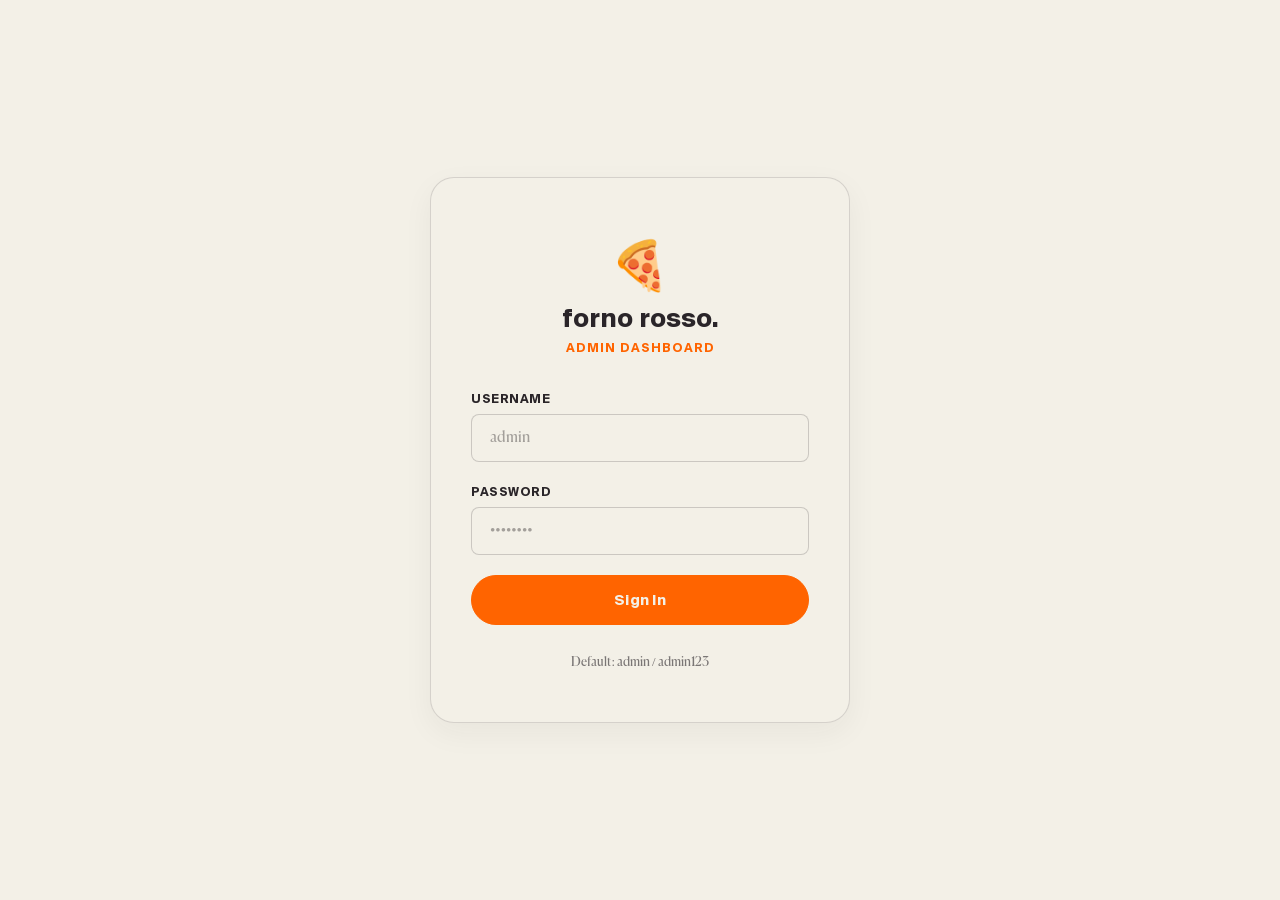
==== admin.html @ 78ffb223 "Add garlic bread image to gallery and fix image tracking for Vercel deployment" ====
<!DOCTYPE html>
<html lang="en">
<head>
    <meta charset="UTF-8">
    <meta name="viewport" content="width=device-width, initial-scale=1.0">
    <meta name="robots" content="noindex, nofollow">
    <title>Forno Rosso — Admin Dashboard</title>

    <!-- Stylesheet -->
    <link rel="stylesheet" href="styles.css">
</head>
<body class="admin-body">
    <!-- ========== LOGIN SCREEN ========== -->
    <div class="admin-login" id="adminLogin">
        <div class="admin-login__card">
            <div class="admin-login__header">
                <span class="navbar__logo-icon" style="font-size: 3rem;">🍕</span>
                <h1>forno rosso.</h1>
                <p>Admin Dashboard</p>
            </div>
            <form class="admin-login__form" id="loginForm">
                <div class="form-group">
                    <label for="adminUsername" class="form-label">Username</label>
                    <input type="text" id="adminUsername" class="form-input" placeholder="admin" required>
                </div>
                <div class="form-group">
                    <label for="adminPassword" class="form-label">Password</label>
                    <input type="password" id="adminPassword" class="form-input" placeholder="••••••••" required>
                </div>
                <button type="submit" class="btn btn--primary btn--lg btn--full">
                    Sign In
                </button>
                <p class="admin-login__hint">Default: admin / admin123</p>
            </form>
        </div>
    </div>

    <!-- ========== ADMIN DASHBOARD ========== -->
    <div class="admin" id="adminDashboard" style="display: none;">
        <!-- Sidebar -->
        <aside class="admin__sidebar" id="adminSidebar">
            <div class="admin__sidebar-header">
                <a href="index.html" class="admin__logo">
                    <span>🍕</span>
                    <span class="admin__logo-text">forno rosso.</span>
                </a>
            </div>
            <nav class="admin__nav">
                <a href="#" class="admin__nav-item active" data-section="dashboard">
                    <svg width="20" height="20" viewBox="0 0 24 24" fill="none" stroke="currentColor" stroke-width="1.5"><rect x="3" y="3" width="7" height="7"/><rect x="14" y="3" width="7" height="7"/><rect x="14" y="14" width="7" height="7"/><rect x="3" y="14" width="7" height="7"/></svg>
                    <span>Dashboard</span>
                </a>
                <a href="#" class="admin__nav-item" data-section="offers">
                    <svg width="20" height="20" viewBox="0 0 24 24" fill="none" stroke="currentColor" stroke-width="1.5"><path d="M20.59 13.41l-7.17 7.17a2 2 0 0 1-2.83 0L2 12V2h10l8.59 8.59a2 2 0 0 1 0 2.82z"/><line x1="7" y1="7" x2="7.01" y2="7"/></svg>
                    <span>Manage Offers</span>
                </a>
                <a href="index.html" class="admin__nav-item">
                    <svg width="20" height="20" viewBox="0 0 24 24" fill="none" stroke="currentColor" stroke-width="1.5"><path d="M18 13v6a2 2 0 0 1-2 2H5a2 2 0 0 1-2-2V8a2 2 0 0 1 2-2h6"/><polyline points="15 3 21 3 21 9"/><line x1="10" y1="14" x2="21" y2="3"/></svg>
                    <span>View Website</span>
                </a>
            </nav>
            <div class="admin__sidebar-footer">
                <button class="admin__logout-btn" id="logoutBtn">
                    <svg width="20" height="20" viewBox="0 0 24 24" fill="none" stroke="currentColor" stroke-width="1.5"><path d="M9 21H5a2 2 0 0 1-2-2V5a2 2 0 0 1 2-2h4"/><polyline points="16 17 21 12 16 7"/><line x1="21" y1="12" x2="9" y2="12"/></svg>
                    <span>Sign Out</span>
                </button>
            </div>
        </aside>

        <!-- Main Content -->
        <main class="admin__main">
            <!-- Topbar -->
            <header class="admin__topbar">
                <button class="admin__menu-toggle" id="adminMenuToggle" aria-label="Toggle sidebar">
                    <svg width="24" height="24" viewBox="0 0 24 24" fill="none" stroke="currentColor" stroke-width="2"><line x1="3" y1="12" x2="21" y2="12"/><line x1="3" y1="6" x2="21" y2="6"/><line x1="3" y1="18" x2="21" y2="18"/></svg>
                </button>
                <h2 class="admin__page-title" id="adminPageTitle">Offers Management</h2>
                <div class="admin__user">
                    <div class="admin__user-avatar">A</div>
                    <span class="admin__user-name">Admin</span>
                </div>
            </header>

            <!-- Dashboard Content Section -->
            <div class="admin__section" id="sectionDashboard">
                <div class="admin__stats">
                    <div class="admin__stat-card admin__stat-card--primary">
                        <div class="admin__stat-icon">🏷️</div>
                        <div>
                            <span class="admin__stat-number" id="statTotal">0</span>
                            <span class="admin__stat-label">Total Offers</span>
                        </div>
                    </div>
                    <div class="admin__stat-card admin__stat-card--success">
                        <div class="admin__stat-icon">✅</div>
                        <div>
                            <span class="admin__stat-number" id="statActive">0</span>
                            <span class="admin__stat-label">Active Offers</span>
                        </div>
                    </div>
                    <div class="admin__stat-card admin__stat-card--warning">
                        <div class="admin__stat-icon">⏳</div>
                        <div>
                            <span class="admin__stat-number" id="statExpiring">0</span>
                            <span class="admin__stat-label">Expiring Soon (&lt;6h)</span>
                        </div>
                    </div>
                    <div class="admin__stat-card admin__stat-card--danger">
                        <div class="admin__stat-icon">❌</div>
                        <div>
                            <span class="admin__stat-number" id="statExpired">0</span>
                            <span class="admin__stat-label">Expired Offers</span>
                        </div>
                    </div>
                </div>

                <div class="admin__section-header">
                    <h3>Active Special Offers</h3>
                    <button class="btn btn--primary btn--sm" id="btnOpenAddModal">
                        + Create New Offer
                    </button>
                </div>

                <!-- Offers Table -->
                <div class="admin__table-wrapper">
                    <table class="admin__table">
                        <thead>
                            <tr>
                                <th>Offer Details</th>
                                <th>Category</th>
                                <th>Pricing</th>
                                <th>Discount</th>
                                <th>Status</th>
                                <th>End Date</th>
                                <th>Actions</th>
                            </tr>
                        </thead>
                        <tbody id="offersTableBody">
                            <!-- Populated dynamically -->
                        </tbody>
                    </table>
                </div>
            </div>
        </main>
    </div>

    <!-- ========== ADD/EDIT OFFER MODAL ========== -->
    <div class="modal-overlay" id="offerModal" aria-hidden="true">
        <div class="modal">
            <div class="modal__header">
                <h3 id="modalTitle">Add New Special Offer</h3>
                <button class="modal__close" id="btnCloseModal">&times;</button>
            </div>
            <form class="modal__form" id="offerForm">
                <input type="hidden" id="offerId">

                <div class="form-group">
                    <label for="offerTitleInput" class="form-label">Offer Title *</label>
                    <input type="text" id="offerTitleInput" class="form-input" placeholder="e.g. Weekend Pizza Feast" required>
                </div>

                <div class="form-group">
                    <label for="offerDescInput" class="form-label">Description *</label>
                    <textarea id="offerDescInput" class="form-input form-textarea" rows="2" placeholder="e.g. 2 Large Pizzas + Garlic Bread + Coke" required></textarea>
                </div>

                <div class="modal__form-grid">
                    <div class="form-group">
                        <label for="offerOriginalPrice" class="form-label">Original Price (₹) *</label>
                        <input type="number" id="offerOriginalPrice" class="form-input" placeholder="1499" min="1" required>
                    </div>
                    <div class="form-group">
                        <label for="offerPriceInput" class="form-label">Offer Price (₹) *</label>
                        <input type="number" id="offerPriceInput" class="form-input" placeholder="999" min="1" required>
                    </div>
                </div>

                <div class="modal__form-grid">
                    <div class="form-group">
                        <label for="offerDiscountInput" class="form-label">Discount (%)</label>
                        <input type="number" id="offerDiscountInput" class="form-input" placeholder="Auto-calculated" readonly>
                    </div>
                    <div class="form-group">
                        <label for="offerCategoryInput" class="form-label">Category *</label>
                        <select id="offerCategoryInput" class="form-input" required>
                            <option value="combo">Combo Deal</option>
                            <option value="single">Single Pizza</option>
                            <option value="family">Family Feast</option>
                            <option value="special">Special Event</option>
                        </select>
                    </div>
                </div>

                <div class="modal__form-grid">
                    <div class="form-group">
                        <label for="offerStartDate" class="form-label">Start Date & Time *</label>
                        <input type="datetime-local" id="offerStartDate" class="form-input" required>
                    </div>
                    <div class="form-group">
                        <label for="offerEndDate" class="form-label">End Date & Time *</label>
                        <input type="datetime-local" id="offerEndDate" class="form-input" required>
                    </div>
                </div>

                <div class="form-group">
                    <label class="form-label">Offer Image *</label>
                    <div class="form-file-upload" id="fileDropZone">
                        <input type="file" id="offerImageInput" class="form-file-input" accept="image/*">
                        <div class="form-file-placeholder" id="filePlaceholder">
                            <p>📸 Click or drag & drop image here</p>
                            <span>PNG, JPG, WEBP (Max 2MB)</span>
                        </div>
                        <img src="" id="filePreview" class="form-file-preview" style="display: none;" alt="Preview">
                    </div>
                </div>

                <div class="form-group form-group--toggle">
                    <label class="toggle">
                        <input type="checkbox" id="offerIsActive" checked>
                        <span class="toggle__slider"></span>
                        <span class="toggle__label">Offer Active</span>
                    </label>
                </div>

                <div class="modal__actions">
                    <button type="button" class="btn btn--outline btn--sm" id="btnCancelModal">Cancel</button>
                    <button type="submit" class="btn btn--primary btn--sm" id="btnSaveOffer">Save Offer</button>
                </div>
            </form>
        </div>
    </div>

    <!-- ========== DELETE CONFIRMATION MODAL ========== -->
    <div class="modal-overlay" id="deleteModal" aria-hidden="true">
        <div class="modal modal--sm">
            <div class="modal__header">
                <h3>Delete Offer</h3>
                <button class="modal__close" id="btnCloseDeleteModal">&times;</button>
            </div>
            <div class="modal__body">
                <p>Are you sure you want to delete <strong id="deleteOfferTitle"></strong>? This action cannot be undone.</p>
            </div>
            <div class="modal__actions">
                <button class="btn btn--outline btn--sm" id="btnCancelDelete">Cancel</button>
                <button class="btn btn--danger btn--sm" id="btnConfirmDelete">Delete</button>
            </div>
        </div>
    </div>

    <!-- Toast Container -->
    <div class="toast-container" id="toastContainer"></div>

    <!-- JavaScript -->
    <script src="admin.js"></script>
</body>
</html>
---- styles.css ----
/* ============================================================
   FORNO ROSSO — Premium Italian Pizza Restaurant
   Strict 3-Color Design System (60% - 30% - 10% Color Rule)
   Primary (60% Base):    #F3F0E7 (Warm Off-White Canvas)
   Secondary (30% Structure): #2A2529 (Deep Charcoal/Espresso)
   Third (10% Accent/CTA):   #FF6400 (Vibrant Fiery Orange)
   ============================================================ */

/* ── Custom Fonts ─────────────────────────────────────────── */
@font-face {
    font-family: 'Canela';
    src: url('Canela-Regular-Trial.otf') format('opentype');
    font-weight: 400;
    font-style: normal;
    font-display: swap;
}

@font-face {
    font-family: 'SuisseIntl';
    src: url('SuisseIntl-Bold.ttf') format('truetype');
    font-weight: 700;
    font-style: normal;
    font-display: swap;
}

/* ── CSS Custom Properties (Strict 3-Color Palette) ───────── */
:root {
    /* Core 3 Colors */
    --color-primary: #F3F0E7;    /* 60% Dominant Base / Canvas */
    --color-secondary: #2A2529;  /* 30% Structure / Text / Dark Surface */
    --color-third: #FF6400;      /* 10% Accent / CTA / Highlights */

    /* Token Mapping */
    --bg: var(--color-primary);
    --bg-alt: rgba(42, 37, 41, 0.05);
    --card-bg: var(--color-primary);
    --white: var(--color-primary);

    --text: var(--color-secondary);
    --text-light: rgba(42, 37, 41, 0.75);
    --text-muted: rgba(42, 37, 41, 0.55);
    --dark: var(--color-secondary);
    --dark-soft: rgba(42, 37, 41, 0.95);
    --border: rgba(42, 37, 41, 0.16);

    --primary: var(--color-third);
    --primary-dark: #e05800;
    --primary-light: #ff7a1f;
    --secondary: var(--color-secondary);
    --secondary-light: var(--color-third);
    --accent: var(--color-third);
    --accent-light: var(--color-third);
    --success: var(--color-third);
    --warning: var(--color-third);
    --danger: var(--color-third);

    --ff-heading: 'Canela', Georgia, 'Times New Roman', serif;
    --ff-body: 'SuisseIntl', -apple-system, 'Segoe UI', Helvetica, sans-serif;

    --radius-sm: 8px;
    --radius-md: 14px;
    --radius-lg: 20px;
    --radius-xl: 28px;
    --radius-pill: 50px;
    --radius-circle: 50%;

    --transition: 0.3s cubic-bezier(0.4, 0, 0.2, 1);
    --transition-slow: 0.5s cubic-bezier(0.4, 0, 0.2, 1);

    --container: 1200px;
    --nav-height: 80px;
}

/* ── Reset & Base ─────────────────────────────────────────── */
*, *::before, *::after { box-sizing: border-box; margin: 0; padding: 0; }

html {
    scroll-behavior: smooth;
    -webkit-font-smoothing: antialiased;
    -moz-osx-font-smoothing: grayscale;
}

body {
    font-family: var(--ff-body);
    font-size: 16px;
    line-height: 1.6;
    color: var(--color-secondary);
    background-color: var(--color-primary);
    overflow-x: hidden;
}

::selection {
    background: var(--color-third);
    color: var(--color-primary);
}

::-webkit-scrollbar { width: 6px; }
::-webkit-scrollbar-track { background: var(--color-primary); }
::-webkit-scrollbar-thumb { background: rgba(42, 37, 41, 0.25); border-radius: 3px; }
::-webkit-scrollbar-thumb:hover { background: var(--color-third); }

img { max-width: 100%; height: auto; display: block; }
a { color: inherit; text-decoration: none; }
ul { list-style: none; }

.container {
    max-width: var(--container);
    margin: 0 auto;
    padding: 0 24px;
}

/* ── Typography ───────────────────────────────────────────── */
h1, h2, h3, h4 { font-family: var(--ff-heading); font-weight: 400; line-height: 1.2; color: var(--color-secondary); }
h1 { font-size: clamp(2.5rem, 5vw, 4rem); }
h2 { font-size: clamp(2rem, 4vw, 3rem); }
h3 { font-size: clamp(1.25rem, 2.5vw, 1.5rem); }

.text-primary { color: var(--color-third); }

.section-header { text-align: center; margin-bottom: 60px; }
.section-header--light .section-title { color: var(--color-primary); }
.section-header--light .section-subtitle { color: rgba(243, 240, 231, 0.75); }
.section-tag {
    display: inline-block;
    font-family: var(--ff-body);
    font-size: 0.75rem;
    font-weight: 700;
    letter-spacing: 2px;
    text-transform: uppercase;
    color: var(--color-third);
    margin-bottom: 12px;
}
.section-header--light .section-tag { color: var(--color-third); }
.section-title { margin-bottom: 16px; }
.section-subtitle {
    font-family: var(--ff-heading);
    font-size: 1.05rem;
    color: rgba(42, 37, 41, 0.75);
    max-width: 600px;
    margin: 0 auto;
    font-weight: 400;
}

/* ── Buttons (10% Accent CTA Focus) ───────────────────────── */
.btn {
    display: inline-flex;
    align-items: center;
    gap: 8px;
    font-family: var(--ff-body);
    font-weight: 700;
    font-size: 0.85rem;
    letter-spacing: 0.3px;
    border: 1.5px solid transparent;
    border-radius: var(--radius-pill);
    cursor: pointer;
    transition: all var(--transition);
    position: relative;
    overflow: hidden;
    text-decoration: none;
    padding: 12px 28px;
    white-space: nowrap;
}
.btn--sm { padding: 8px 20px; font-size: 0.8rem; }
.btn--lg { padding: 16px 36px; font-size: 0.9rem; }
.btn--full { width: 100%; justify-content: center; }

/* Primary Button = 10% Accent (#FF6400) */
.btn--primary {
    background: var(--color-third);
    color: var(--color-primary);
    border-color: var(--color-third);
}
.btn--primary:hover {
    background: var(--color-secondary);
    color: var(--color-primary);
    border-color: var(--color-secondary);
}

.btn--outline {
    background: transparent;
    color: var(--color-secondary);
    border-color: var(--color-secondary);
}
.btn--outline:hover {
    background: var(--color-third);
    color: var(--color-primary);
    border-color: var(--color-third);
}

.btn--outline-light {
    background: transparent;
    color: var(--color-primary);
    border-color: rgba(243, 240, 231, 0.4);
}
.btn--outline-light:hover {
    background: var(--color-third);
    color: var(--color-primary);
    border-color: var(--color-third);
}

.btn.disabled, .btn[disabled] { opacity: 0.4; pointer-events: none; }

/* Reveal animation classes */
.reveal {
    opacity: 0;
    transform: translateY(30px);
    transition: opacity 0.7s ease, transform 0.7s ease;
}
.reveal.animate {
    opacity: 1;
    transform: translateY(0);
}

/* ============================================================
   NAVIGATION
   ============================================================ */
.navbar {
    position: fixed;
    top: 0;
    left: 0;
    width: 100%;
    z-index: 1000;
    padding: 0 32px;
    height: var(--nav-height);
    display: flex;
    align-items: center;
    background: transparent;
    transition: background var(--transition);
}
.navbar.scrolled {
    background: rgba(243, 240, 231, 0.96);
    backdrop-filter: blur(8px);
    border-bottom: 1px solid rgba(42, 37, 41, 0.08);
}

.navbar__container {
    max-width: var(--container);
    margin: 0 auto;
    width: 100%;
    display: flex;
    align-items: center;
    justify-content: space-between;
}

/* Hamburger Pill Button */
.navbar__hamburger {
    width: 48px;
    height: 48px;
    border-radius: var(--radius-pill);
    border: 1.5px solid var(--color-secondary);
    background: var(--color-primary);
    display: flex;
    flex-direction: column;
    gap: 6px;
    align-items: center;
    justify-content: center;
    cursor: pointer;
    z-index: 1001;
    transition: all var(--transition);
}
.navbar__hamburger span {
    display: block;
    width: 20px;
    height: 1.5px;
    background: var(--color-secondary);
    transition: transform var(--transition);
}

.navbar__hamburger.active span:nth-child(1) {
    transform: translateY(3.75px) rotate(45deg);
}
.navbar__hamburger.active span:nth-child(2) {
    transform: translateY(-3.75px) rotate(-45deg);
}

/* Centered Brand */
.navbar__logo {
    position: absolute;
    left: 50%;
    transform: translateX(-50%);
    z-index: 1001;
}
.navbar__logo-text {
    font-family: var(--ff-body);
    font-size: 1.2rem;
    font-weight: 700;
    letter-spacing: 0.5px;
    color: var(--color-secondary);
}

/* Right Actions */
.navbar__actions {
    display: flex;
    align-items: center;
    gap: 12px;
    z-index: 1001;
}
.navbar__fav {
    width: 44px;
    height: 44px;
    border-radius: var(--radius-pill);
    border: 1.5px solid var(--color-secondary);
    background: var(--color-primary);
    display: flex;
    align-items: center;
    justify-content: center;
    cursor: pointer;
    transition: all var(--transition);
    font-size: 1rem;
    color: var(--color-secondary);
}
.navbar__fav:hover { background: var(--color-third); color: var(--color-primary); border-color: var(--color-third); }
.navbar__order-btn {
    display: inline-flex;
    align-items: center;
    padding: 10px 24px;
    border-radius: var(--radius-pill);
    border: 1.5px solid var(--color-third);
    background: var(--color-third);
    font-family: var(--ff-body);
    font-weight: 700;
    font-size: 0.85rem;
    color: var(--color-primary);
    transition: all var(--transition);
}
.navbar__order-btn:hover { background: var(--color-secondary); border-color: var(--color-secondary); color: var(--color-primary); }

/* Full-screen Overlay Menu */
.navbar__menu {
    position: fixed;
    inset: 0;
    background: var(--color-primary);
    z-index: 999;
    display: flex;
    align-items: center;
    justify-content: center;
    opacity: 0;
    visibility: hidden;
    overflow-y: auto;
    max-height: 100vh;
    padding: 100px 24px 60px;
    transition: opacity 0.4s ease, visibility 0.4s ease;
}
.navbar__menu.active {
    opacity: 1;
    visibility: visible;
}
.navbar__menu-inner {
    text-align: center;
    margin: auto 0;
}
.navbar__menu-link {
    display: block;
    font-family: var(--ff-heading);
    font-size: clamp(2rem, 5vw, 3.5rem);
    font-weight: 400;
    color: var(--color-secondary);
    padding: 10px 0;
    transition: color var(--transition);
    opacity: 0;
    transform: translateY(20px);
}
.navbar__menu.active .navbar__menu-link {
    opacity: 1;
    transform: translateY(0);
}
.navbar__menu-link:hover { color: var(--color-third); }

/* ============================================================
   HERO SECTION
   ============================================================ */
.hero {
    position: relative;
    min-height: 100vh;
    padding-top: calc(var(--nav-height) + 40px);
    padding-bottom: 90px;
    display: flex;
    flex-direction: column;
    align-items: center;
    justify-content: center;
    background: var(--color-primary);
    overflow: hidden;
}

.hero__ticker {
    position: absolute;
    top: 50%;
    left: -50vw;
    width: 200vw;
    transform: translateY(-50%) rotate(15deg);
    white-space: nowrap;
    pointer-events: none;
    z-index: 1;
    opacity: 0.85;
}

.hero__ticker-track {
    display: inline-flex;
    gap: 60px;
    animation: tickerMove 25s linear infinite;
}

@keyframes tickerMove {
    0% { transform: translateX(0); }
    100% { transform: translateX(-50%); }
}

.hero__ticker-item {
    font-family: var(--ff-body);
    font-size: clamp(5rem, 15vw, 13rem);
    font-weight: 700;
    text-transform: uppercase;
    letter-spacing: 2px;
    color: var(--color-secondary);
    line-height: 1;
}

.hero__ticker-item--outline {
    color: transparent;
    -webkit-text-stroke: 2.5px var(--color-secondary);
}

.hero__stadium-wrapper {
    position: relative;
    z-index: 2;
    width: 90%;
    max-width: 950px;
    margin: 0 auto;
    display: flex;
    flex-direction: column;
    align-items: center;
    overflow: visible;
}

.hero__stadium {
    position: relative;
    width: 100%;
    height: 480px;
    border-radius: 240px;
    overflow: visible;
    box-shadow: 0 10px 40px rgba(42, 37, 41, 0.12);
}

.hero__stadium-img {
    width: 100%;
    height: 100%;
    object-fit: cover;
    border-radius: 240px;
}

.hero__scroll-badge {
    position: absolute;
    bottom: -45px;
    left: 50%;
    transform: translateX(-50%);
    width: 95px;
    height: 95px;
    border-radius: var(--radius-circle);
    background: var(--color-primary);
    border: 1.5px solid var(--color-secondary);
    display: flex;
    flex-direction: column;
    align-items: center;
    justify-content: center;
    text-align: center;
    font-family: var(--ff-body);
    font-size: 0.7rem;
    font-weight: 700;
    line-height: 1.2;
    color: var(--color-secondary);
    z-index: 10;
    cursor: pointer;
    transition: transform var(--transition), background var(--transition), color var(--transition);
}

.hero__scroll-badge:hover {
    background: var(--color-third);
    color: var(--color-primary);
    border-color: var(--color-third);
    transform: translateX(-50%) scale(1.08);
}

/* ============================================================
   SPECIAL OFFERS SECTION (30% Secondary Dark Section)
   ============================================================ */
.offers {
    position: relative;
    padding: 100px 0;
    background: var(--color-secondary);
    overflow: hidden;
}

.offers__carousel {
    position: relative;
    max-width: 900px;
    margin: 0 auto;
    overflow: hidden;
}

.offers__track {
    position: relative;
    min-height: 480px;
}

.offer-card {
    position: absolute;
    top: 0;
    left: 0;
    width: 100%;
    transition: all 0.5s ease;
    opacity: 0;
    pointer-events: none;
}
.offer-card.active {
    opacity: 1;
    pointer-events: auto;
}

.offer-card__inner {
    background: rgba(0, 0, 0, 0.25);
    border: 1px solid rgba(243, 240, 231, 0.15);
    border-radius: var(--radius-xl);
    padding: 40px;
    display: grid;
    grid-template-columns: 1fr 1.2fr;
    gap: 40px;
    position: relative;
    overflow: hidden;
}

.offer-card__badge {
    position: absolute;
    top: 20px;
    left: 20px;
    background: var(--color-third);
    color: var(--color-primary);
    padding: 6px 16px;
    border-radius: var(--radius-pill);
    font-family: var(--ff-body);
    font-size: 0.7rem;
    font-weight: 700;
    z-index: 3;
}

.offer-card__discount {
    position: absolute;
    top: 20px;
    right: 20px;
    width: 56px;
    height: 56px;
    background: var(--color-third);
    color: var(--color-primary);
    border-radius: var(--radius-circle);
    display: flex;
    align-items: center;
    justify-content: center;
    font-family: var(--ff-body);
    font-size: 0.85rem;
    font-weight: 700;
    z-index: 3;
}

.offer-card__image {
    border-radius: var(--radius-md);
    overflow: hidden;
    width: 100%;
    height: 100%;
    min-height: 240px;
}

.offer-card__image img {
    width: 100%;
    height: 100%;
    object-fit: cover;
    display: block;
}

.offer-card__content { display: flex; flex-direction: column; justify-content: center; }
.offer-card__title {
    font-family: var(--ff-heading);
    font-size: 1.8rem;
    color: var(--color-primary);
    margin-bottom: 8px;
    font-weight: 400;
}
.offer-card__desc {
    font-family: var(--ff-heading);
    color: rgba(243, 240, 231, 0.75);
    font-size: 0.95rem;
    margin-bottom: 20px;
    line-height: 1.6;
    font-weight: 400;
}

.offer-card__pricing {
    display: flex;
    align-items: center;
    gap: 12px;
    margin-bottom: 24px;
    flex-wrap: wrap;
}
.offer-card__original {
    font-size: 1rem;
    color: rgba(243, 240, 231, 0.4);
    text-decoration: line-through;
}
.offer-card__price {
    font-family: var(--ff-heading);
    font-size: 2.2rem;
    font-weight: 400;
    color: var(--color-primary);
}
.offer-card__save {
    background: rgba(255, 100, 0, 0.2);
    color: var(--color-third);
    padding: 4px 12px;
    border-radius: var(--radius-pill);
    font-family: var(--ff-body);
    font-size: 0.7rem;
    font-weight: 700;
}

.offer-card__timer { margin-bottom: 24px; }
.offer-card__timer-label {
    display: block;
    font-family: var(--ff-body);
    color: rgba(243, 240, 231, 0.5);
    font-size: 0.7rem;
    font-weight: 700;
    letter-spacing: 1px;
    text-transform: uppercase;
    margin-bottom: 8px;
}

.offer-card__countdown { display: flex; align-items: center; gap: 4px; }
.offer-card__countdown.expired { opacity: 0.3; }

.countdown__unit { text-align: center; }
.countdown__number {
    display: block;
    font-family: var(--ff-body);
    font-size: 1.4rem;
    font-weight: 700;
    color: var(--color-primary);
    background: rgba(243, 240, 231, 0.1);
    padding: 8px 14px;
    border-radius: var(--radius-sm);
    min-width: 52px;
}
.countdown__label {
    display: block;
    font-family: var(--ff-body);
    font-size: 0.55rem;
    font-weight: 700;
    letter-spacing: 1px;
    color: rgba(243, 240, 231, 0.4);
    margin-top: 4px;
    text-transform: uppercase;
}
.countdown__sep {
    font-size: 1.4rem;
    font-weight: 700;
    color: rgba(243, 240, 231, 0.4);
    padding-bottom: 20px;
}

.offer-card__cta {
    border-radius: var(--radius-pill);
    text-align: center;
    font-size: 0.85rem;
    background: var(--color-third);
    color: var(--color-primary);
    border-color: var(--color-third);
}
.offer-card__cta:hover {
    background: var(--color-primary);
    color: var(--color-secondary);
    border-color: var(--color-primary);
}

.offers__nav {
    display: flex;
    align-items: center;
    justify-content: center;
    gap: 24px;
    margin-top: 32px;
}
.offers__nav-btn {
    width: 44px;
    height: 44px;
    border-radius: var(--radius-circle);
    border: 1.5px solid rgba(243, 240, 231, 0.3);
    background: transparent;
    color: var(--color-primary);
    display: flex;
    align-items: center;
    justify-content: center;
    cursor: pointer;
    transition: all var(--transition);
}
.offers__nav-btn:hover { background: var(--color-third); border-color: var(--color-third); }
.offers__dots { display: flex; gap: 8px; }
.offers__dot {
    width: 10px;
    height: 10px;
    border-radius: var(--radius-circle);
    border: 1.5px solid rgba(243, 240, 231, 0.4);
    background: transparent;
    cursor: pointer;
}
.offers__dot.active {
    background: var(--color-third);
    border-color: var(--color-third);
}
.offers__cta {
    margin-top: 40px;
    text-align: center;
    color: rgba(243, 240, 231, 0.7);
}

/* ============================================================
   ABOUT & STORY SECTION
   ============================================================ */
.about { padding: 120px 0; background: var(--color-primary); }

.about__grid {
    display: grid;
    grid-template-columns: 1fr 1.1fr;
    gap: 80px;
    align-items: flex-start;
}

.about__image-wrapper {
    position: sticky;
    top: 120px;
    border-radius: var(--radius-xl);
    overflow: hidden;
}
.about__image-wrapper img {
    width: 100%;
    height: 520px;
    object-fit: cover;
    border-radius: var(--radius-xl);
}

.about__image-badge {
    position: absolute;
    bottom: 24px;
    right: 24px;
    background: var(--color-secondary);
    color: var(--color-primary);
    padding: 16px 24px;
    border-radius: var(--radius-md);
    text-align: center;
}
.about__image-badge-number {
    font-family: var(--ff-heading);
    font-size: 2rem;
    font-weight: 400;
    display: block;
    color: var(--color-third);
}
.about__image-badge-text {
    font-family: var(--ff-body);
    font-size: 0.65rem;
    font-weight: 700;
    letter-spacing: 0.5px;
    text-transform: uppercase;
    line-height: 1.3;
    opacity: 0.9;
}

.about__content .section-tag { display: block; margin-bottom: 12px; }
.about__content .section-title { text-align: left; margin-bottom: 24px; }

.about__text {
    font-family: var(--ff-heading);
    color: rgba(42, 37, 41, 0.8);
    margin-bottom: 24px;
    line-height: 1.8;
    font-weight: 400;
}

/* Story Timeline */
.story-timeline {
    position: relative;
    margin-top: 40px;
    padding-left: 28px;
}

.story-timeline::before {
    content: '';
    position: absolute;
    top: 8px;
    bottom: 8px;
    left: 7px;
    width: 2px;
    background: rgba(42, 37, 41, 0.15);
}

.story-timeline__progress {
    position: absolute;
    top: 8px;
    left: 7px;
    width: 2px;
    height: 0%;
    background: var(--color-third);
    transition: height 1s cubic-bezier(0.4, 0, 0.2, 1);
}

.timeline-node {
    position: relative;
    margin-bottom: 32px;
    opacity: 0;
    transform: translateX(-20px);
    transition: opacity 0.6s ease, transform 0.6s ease;
}

.timeline-node.active {
    opacity: 1;
    transform: translateX(0);
}

.timeline-node__dot {
    position: absolute;
    left: -28px;
    top: 4px;
    width: 16px;
    height: 16px;
    border-radius: var(--radius-circle);
    background: var(--color-primary);
    border: 3px solid rgba(42, 37, 41, 0.25);
    transition: all 0.4s ease;
}

.timeline-node.active .timeline-node__dot {
    border-color: var(--color-third);
    background: var(--color-third);
}

.timeline-node__year {
    font-family: var(--ff-body);
    font-size: 0.8rem;
    font-weight: 700;
    color: var(--color-third);
    margin-bottom: 4px;
    text-transform: uppercase;
    letter-spacing: 1px;
}

.timeline-node__title {
    font-family: var(--ff-heading);
    font-size: 1.15rem;
    font-weight: 400;
    color: var(--color-secondary);
    margin-bottom: 6px;
}

.timeline-node__desc {
    font-family: var(--ff-heading);
    font-size: 0.85rem;
    color: rgba(42, 37, 41, 0.7);
    line-height: 1.5;
}

/* ============================================================
   MENU CARDS
   ============================================================ */
.menu {
    padding: 120px 0;
    background: var(--color-primary);
}

.menu__grid {
    display: grid;
    grid-template-columns: repeat(3, 1fr);
    gap: 32px;
}

.food-card {
    background: rgba(42, 37, 41, 0.03);
    border-radius: var(--radius-xl);
    padding: 16px;
    border: 1.5px solid rgba(42, 37, 41, 0.12);
    display: flex;
    flex-direction: column;
    justify-content: space-between;
    transition: transform var(--transition), border-color var(--transition);
}

.food-card:hover {
    transform: translateY(-4px);
    border-color: var(--color-third);
}

.food-card__img-wrap {
    position: relative;
    width: 100%;
    height: 280px;
    border-radius: var(--radius-lg);
    overflow: hidden;
}

.food-card__img {
    width: 100%;
    height: 100%;
    object-fit: cover;
}

.food-card__badge-tag {
    position: absolute;
    top: 14px;
    left: 14px;
    background: var(--color-secondary);
    color: var(--color-primary);
    font-family: var(--ff-body);
    font-size: 0.7rem;
    font-weight: 700;
    padding: 4px 12px;
    border-radius: var(--radius-pill);
}

.food-card__dots {
    position: absolute;
    bottom: 12px;
    left: 50%;
    transform: translateX(-50%);
    display: flex;
    gap: 4px;
}

.food-card__dot {
    width: 6px;
    height: 6px;
    border-radius: var(--radius-circle);
    background: rgba(243, 240, 231, 0.5);
}
.food-card__dot.active {
    background: var(--color-third);
    width: 12px;
    border-radius: 4px;
}

.food-card__content {
    padding: 16px 4px 4px;
    display: flex;
    flex-direction: column;
    gap: 12px;
}

.food-card__header {
    display: flex;
    align-items: center;
    justify-content: space-between;
}

.food-card__title {
    font-family: var(--ff-body);
    font-size: 1.15rem;
    font-weight: 700;
    color: var(--color-secondary);
}

.food-card__price-tag {
    background: var(--color-secondary);
    color: var(--color-primary);
    font-family: var(--ff-body);
    font-size: 0.85rem;
    font-weight: 700;
    padding: 6px 14px;
    border-radius: var(--radius-pill);
}

.food-card__desc {
    font-family: var(--ff-heading);
    font-size: 0.85rem;
    color: rgba(42, 37, 41, 0.75);
    line-height: 1.5;
    font-weight: 400;
}

.food-card__tags {
    display: flex;
    align-items: center;
    gap: 8px;
    flex-wrap: wrap;
}

.food-card__tag {
    background: rgba(42, 37, 41, 0.08);
    color: var(--color-secondary);
    font-family: var(--ff-body);
    font-size: 0.7rem;
    font-weight: 700;
    padding: 4px 10px;
    border-radius: var(--radius-pill);
}

.food-card__btn {
    width: 100%;
    background: var(--color-third);
    color: var(--color-primary);
    font-family: var(--ff-body);
    font-size: 0.85rem;
    font-weight: 700;
    padding: 14px;
    border-radius: var(--radius-pill);
    border: none;
    cursor: pointer;
    text-align: center;
    transition: background var(--transition);
    margin-top: 4px;
}

.food-card__btn:hover {
    background: var(--color-secondary);
}

/* ============================================================
   GALLERY
   ============================================================ */
.gallery { padding: 120px 0; background: var(--color-primary); }

.gallery__accordion {
    display: flex;
    gap: 12px;
    height: 480px;
    width: 100%;
}

.gallery__strip {
    position: relative;
    flex: 1;
    border-radius: var(--radius-lg);
    overflow: hidden;
    cursor: pointer;
    transition: flex 0.6s cubic-bezier(0.25, 1, 0.5, 1);
}

.gallery__strip.active, .gallery__strip:hover {
    flex: 4;
}

.gallery__strip-img {
    width: 100%;
    height: 100%;
    object-fit: cover;
}

.gallery__strip-overlay {
    position: absolute;
    inset: 0;
    background: linear-gradient(180deg, transparent 30%, var(--color-secondary) 100%);
    display: flex;
    align-items: flex-end;
    padding: 24px;
    opacity: 0;
    transition: opacity 0.4s ease;
}

.gallery__strip.active .gallery__strip-overlay,
.gallery__strip:hover .gallery__strip-overlay {
    opacity: 1;
}

.gallery__strip-title {
    font-family: var(--ff-heading);
    font-size: 1.4rem;
    font-weight: 400;
    color: var(--color-primary);
    white-space: nowrap;
}

/* ============================================================
   RESERVATION SECTION
   ============================================================ */
.reservation {
    padding: 100px 0;
    background: var(--color-primary);
}

.reservation__card {
    background: rgba(42, 37, 41, 0.04);
    border: 1.5px solid rgba(42, 37, 41, 0.12);
    border-radius: 28px;
    padding: 40px 36px;
    max-width: 440px;
    margin: 0 auto;
}

.reservation__title {
    font-family: var(--ff-body);
    font-size: 1.8rem;
    font-weight: 700;
    color: var(--color-secondary);
    margin-bottom: 24px;
    letter-spacing: -0.5px;
}

.reservation__form {
    display: flex;
    flex-direction: column;
    gap: 10px;
}

.reservation__field {
    background: var(--color-primary);
    border: 1px solid rgba(42, 37, 41, 0.15);
    border-radius: 14px;
    padding: 14px 20px;
    display: flex;
    align-items: center;
    justify-content: space-between;
}

.reservation__label {
    font-family: var(--ff-body);
    font-size: 0.95rem;
    font-weight: 700;
    color: var(--color-secondary);
}

.reservation__input {
    border: none;
    background: transparent;
    font-family: var(--ff-heading);
    font-size: 0.95rem;
    color: var(--color-secondary);
    outline: none;
    text-align: right;
    cursor: pointer;
}

.reservation__select {
    border: none;
    background: transparent;
    font-family: var(--ff-heading);
    font-size: 0.95rem;
    color: var(--color-secondary);
    outline: none;
    cursor: pointer;
}

.reservation__btn {
    margin-top: 12px;
    background: var(--color-third);
    color: var(--color-primary);
    font-family: var(--ff-body);
    font-size: 0.95rem;
    font-weight: 700;
    padding: 16px;
    border-radius: var(--radius-pill);
    border: none;
    cursor: pointer;
    width: 100%;
    transition: background var(--transition);
}

.reservation__btn:hover {
    background: var(--color-secondary);
}

/* ============================================================
   WHY CHOOSE US
   ============================================================ */
.features { padding: 120px 0; background: var(--color-primary); }

.features__grid {
    display: grid;
    grid-template-columns: repeat(5, 1fr);
    gap: 20px;
}

.feature-card {
    text-align: center;
    padding: 40px 20px;
    background: rgba(42, 37, 41, 0.03);
    border: 1.5px solid rgba(42, 37, 41, 0.12);
    border-radius: var(--radius-lg);
}

.feature-card__icon {
    width: 56px;
    height: 56px;
    border-radius: var(--radius-md);
    background: rgba(255, 100, 0, 0.12);
    display: flex;
    align-items: center;
    justify-content: center;
    margin: 0 auto 20px;
    color: var(--color-third);
}

.feature-card__title {
    font-family: var(--ff-body);
    font-size: 0.9rem;
    font-weight: 700;
    color: var(--color-secondary);
    margin-bottom: 12px;
}
.feature-card__text {
    font-family: var(--ff-heading);
    font-size: 0.85rem;
    color: rgba(42, 37, 41, 0.7);
    line-height: 1.6;
    font-weight: 400;
}

/* ============================================================
   CUSTOMER REVIEWS
   ============================================================ */
.reviews {
    padding: 120px 0;
    background: var(--color-primary);
}

.reviews__slider {
    position: relative;
    max-width: 700px;
    margin: 0 auto;
    min-height: 300px;
}

.reviews__track { position: relative; min-height: 260px; }

.review-card {
    position: absolute;
    top: 0;
    left: 0;
    width: 100%;
    background: rgba(42, 37, 41, 0.03);
    border: 1.5px solid rgba(42, 37, 41, 0.12);
    border-radius: var(--radius-xl);
    padding: 48px 40px;
    text-align: center;
    opacity: 0;
    transform: translateY(10px);
    transition: all 0.5s ease;
    pointer-events: none;
}
.review-card.active {
    opacity: 1;
    transform: translateY(0);
    pointer-events: auto;
}

.review-card__text {
    font-family: var(--ff-heading);
    font-size: 1.1rem;
    line-height: 1.8;
    color: rgba(42, 37, 41, 0.85);
    font-style: italic;
    margin-bottom: 24px;
    font-weight: 400;
}
.review-card__author {
    display: flex;
    align-items: center;
    justify-content: center;
    gap: 16px;
}
.review-card__avatar {
    width: 48px;
    height: 48px;
    border-radius: var(--radius-circle);
    background: var(--color-secondary);
    color: var(--color-primary);
    display: flex;
    align-items: center;
    justify-content: center;
    font-family: var(--ff-heading);
    font-size: 1.3rem;
    font-weight: 400;
}
.review-card__name {
    font-family: var(--ff-body);
    font-size: 0.9rem;
    font-weight: 700;
    color: var(--color-secondary);
    margin-bottom: 2px;
}
.review-card__stars { color: var(--color-third); font-size: 0.85rem; }

.reviews__nav {
    display: flex;
    align-items: center;
    justify-content: center;
    gap: 16px;
    margin-top: 32px;
}
.reviews__nav-btn {
    width: 40px;
    height: 40px;
    border-radius: var(--radius-circle);
    border: 1.5px solid rgba(42, 37, 41, 0.2);
    background: var(--color-primary);
    color: var(--color-secondary);
    display: flex;
    align-items: center;
    justify-content: center;
    cursor: pointer;
    transition: all var(--transition);
}
.reviews__nav-btn:hover { background: var(--color-third); color: var(--color-primary); border-color: var(--color-third); }
.reviews__dots { display: flex; gap: 8px; }
.reviews__dot {
    width: 8px;
    height: 8px;
    border-radius: var(--radius-circle);
    border: none;
    background: rgba(42, 37, 41, 0.2);
    cursor: pointer;
}
.reviews__dot.active { background: var(--color-third); transform: scale(1.3); }

/* ============================================================
   CONTACT
   ============================================================ */
.contact {
    padding: 120px 0;
    background: var(--color-primary);
}

.contact__grid {
    display: grid;
    grid-template-columns: 1fr 1fr;
    gap: 60px;
}

.contact__form { display: flex; flex-direction: column; gap: 20px; }

.form-group { display: flex; flex-direction: column; gap: 6px; }
.form-label {
    font-family: var(--ff-body);
    font-size: 0.75rem;
    font-weight: 700;
    letter-spacing: 0.5px;
    text-transform: uppercase;
    color: var(--color-secondary);
}
.form-input {
    font-family: var(--ff-heading);
    font-size: 0.95rem;
    padding: 14px 18px;
    border: 1.5px solid rgba(42, 37, 41, 0.2);
    border-radius: var(--radius-sm);
    background: var(--color-primary);
    color: var(--color-secondary);
    outline: none;
    width: 100%;
    font-weight: 400;
    transition: border-color var(--transition);
}
.form-input:focus { border-color: var(--color-third); }
.form-input::placeholder { color: rgba(42, 37, 41, 0.4); }
.form-textarea { resize: vertical; min-height: 120px; }

.contact__info { display: flex; flex-direction: column; gap: 24px; }

.contact__info-card {
    background: rgba(42, 37, 41, 0.03);
    border: 1.5px solid rgba(42, 37, 41, 0.12);
    border-radius: var(--radius-lg);
    padding: 32px;
    display: flex;
    flex-direction: column;
    gap: 24px;
}

.contact__info-item { display: flex; gap: 16px; align-items: flex-start; }
.contact__info-icon {
    width: 44px;
    height: 44px;
    border-radius: var(--radius-md);
    background: rgba(255, 100, 0, 0.12);
    display: flex;
    align-items: center;
    justify-content: center;
    color: var(--color-third);
    flex-shrink: 0;
}
.contact__info-item h4 {
    font-family: var(--ff-body);
    font-size: 0.85rem;
    font-weight: 700;
    color: var(--color-secondary);
    margin-bottom: 4px;
}
.contact__info-item p {
    font-family: var(--ff-heading);
    font-size: 0.85rem;
    color: rgba(42, 37, 41, 0.7);
    line-height: 1.5;
    font-weight: 400;
}

.contact__map { border-radius: var(--radius-lg); overflow: hidden; flex: 1; min-height: 200px; }
.contact__map-placeholder {
    width: 100%;
    height: 100%;
    min-height: 200px;
    background: var(--color-primary);
    border: 1.5px dashed rgba(42, 37, 41, 0.2);
    border-radius: var(--radius-lg);
    display: flex;
    flex-direction: column;
    align-items: center;
    justify-content: center;
    gap: 12px;
}
.contact__map-placeholder p {
    font-family: var(--ff-body);
    font-weight: 700;
    color: var(--color-secondary);
}
.contact__map-placeholder span {
    font-family: var(--ff-heading);
    font-size: 0.85rem;
    color: rgba(42, 37, 41, 0.6);
}

/* ============================================================
   FOOTER (30% Secondary Dark Section)
   ============================================================ */
.footer {
    background: var(--color-secondary);
    color: rgba(243, 240, 231, 0.7);
    padding: 80px 0 0;
}

.footer__top {
    display: grid;
    grid-template-columns: 2fr 1fr 1fr 1fr;
    gap: 48px;
    padding-bottom: 48px;
    border-bottom: 1px solid rgba(243, 240, 231, 0.1);
}

.footer__logo {
    display: inline-flex;
    align-items: center;
    gap: 8px;
    margin-bottom: 16px;
    transition: transform 0.3s cubic-bezier(0.4, 0, 0.2, 1);
}
.footer__logo:hover {
    transform: translateY(-2px);
}
.footer__logo .navbar__logo-text { color: var(--color-primary); }

.footer__tagline {
    font-family: var(--ff-heading);
    font-size: 0.9rem;
    line-height: 1.7;
    margin-bottom: 24px;
    max-width: 320px;
    color: rgba(243, 240, 231, 0.75);
    font-weight: 400;
    transition: color 0.3s ease;
}
.footer__tagline:hover {
    color: var(--color-primary);
}

.footer__social { display: flex; gap: 10px; }
.footer__social-link {
    width: 40px;
    height: 40px;
    border-radius: var(--radius-circle);
    border: 1px solid rgba(243, 240, 231, 0.2);
    display: flex;
    align-items: center;
    justify-content: center;
    color: rgba(243, 240, 231, 0.7);
    transition: all 0.35s cubic-bezier(0.34, 1.56, 0.64, 1);
}
.footer__social-link:hover {
    background: var(--color-third);
    color: var(--color-primary);
    border-color: var(--color-third);
    transform: translateY(-4px) scale(1.12);
    box-shadow: 0 8px 20px rgba(255, 100, 0, 0.35);
}

.footer__links-title {
    font-family: var(--ff-body);
    color: var(--color-primary);
    font-size: 0.8rem;
    font-weight: 700;
    letter-spacing: 1px;
    text-transform: uppercase;
    margin-bottom: 20px;
    display: inline-block;
    position: relative;
}
.footer__links-title::after {
    content: '';
    position: absolute;
    bottom: -4px;
    left: 0;
    width: 0%;
    height: 2px;
    background: var(--color-third);
    transition: width 0.3s ease;
}
.footer__links-title:hover::after {
    width: 100%;
}

.footer__links { display: flex; flex-direction: column; gap: 12px; }
.footer__links a, .footer__links li {
    font-family: var(--ff-heading);
    font-size: 0.9rem;
    color: rgba(243, 240, 231, 0.75);
    font-weight: 400;
    display: inline-block;
    transition: all 0.3s cubic-bezier(0.4, 0, 0.2, 1);
}
.footer__links a:hover {
    color: var(--color-third);
    transform: translateX(6px);
}

.footer__bottom {
    padding: 24px 0;
    display: flex;
    justify-content: space-between;
    align-items: center;
    font-family: var(--ff-heading);
    font-size: 0.85rem;
    color: rgba(243, 240, 231, 0.6);
}
.footer__bottom-links { display: flex; gap: 24px; }
.footer__bottom-links a {
    transition: all 0.3s ease;
    display: inline-block;
}
.footer__bottom-links a:hover {
    color: var(--color-third);
    transform: translateY(-2px);
}

/* ============================================================
   BACK TO TOP
   ============================================================ */
.back-to-top {
    position: fixed;
    bottom: 32px;
    right: 32px;
    width: 44px;
    height: 44px;
    border-radius: var(--radius-circle);
    background: var(--color-third);
    color: var(--color-primary);
    border: none;
    cursor: pointer;
    display: flex;
    align-items: center;
    justify-content: center;
    opacity: 0;
    visibility: hidden;
    transform: translateY(10px);
    transition: all var(--transition);
    z-index: 999;
}
.back-to-top.visible {
    opacity: 1;
    visibility: visible;
    transform: translateY(0);
}
.back-to-top:hover {
    background: var(--color-secondary);
    color: var(--color-primary);
}

/* ============================================================
   TOAST NOTIFICATIONS
   ============================================================ */
.toast-container {
    position: fixed;
    top: 24px;
    right: 24px;
    z-index: 10001;
    display: flex;
    flex-direction: column;
    gap: 12px;
}

.toast {
    display: flex;
    align-items: center;
    gap: 12px;
    padding: 14px 24px;
    border-radius: var(--radius-md);
    background: var(--color-primary);
    border: 1px solid rgba(42, 37, 41, 0.15);
    font-family: var(--ff-body);
    font-size: 0.85rem;
    font-weight: 700;
    color: var(--color-secondary);
    transform: translateX(120%);
    transition: transform 0.4s ease;
    max-width: 400px;
    box-shadow: 0 10px 30px rgba(42, 37, 41, 0.1);
}
.toast--visible { transform: translateX(0); }
.toast--success { border-left: 4px solid var(--color-third); color: var(--color-third); }
.toast--error { border-left: 4px solid var(--color-third); color: var(--color-third); }
.toast--info { border-left: 4px solid var(--color-secondary); color: var(--color-secondary); }
.toast span { color: var(--color-secondary); font-family: var(--ff-heading); font-weight: 400; }

/* ============================================================
   ADMIN DASHBOARD
   ============================================================ */
.admin-body {
    background: var(--color-primary);
}

.admin-login {
    display: flex;
    align-items: center;
    justify-content: center;
    min-height: 100vh;
    padding: 24px;
}
.admin-login__card {
    background: var(--color-primary);
    border: 1.5px solid rgba(42, 37, 41, 0.15);
    border-radius: 24px;
    padding: 48px 40px;
    width: 100%;
    max-width: 420px;
    text-align: center;
    box-shadow: 0 10px 30px rgba(42, 37, 41, 0.05);
}
.admin-login__header { margin-bottom: 32px; }
.admin-login__header h1 {
    font-family: var(--ff-body);
    font-size: 1.6rem;
    font-weight: 700;
    color: var(--color-secondary);
    margin-bottom: 4px;
}
.admin-login__header p {
    font-family: var(--ff-body);
    color: var(--color-third);
    font-size: 0.75rem;
    font-weight: 700;
    letter-spacing: 1px;
    text-transform: uppercase;
}
.admin-login__form { display: flex; flex-direction: column; gap: 20px; }
.admin-login__form .form-group { text-align: left; }
.admin-login__hint {
    font-family: var(--ff-heading);
    font-size: 0.8rem;
    color: rgba(42, 37, 41, 0.6);
    margin-top: 8px;
}

/* Admin Dashboard Layout */
.admin {
    display: flex;
    min-height: 100vh;
}

.admin__sidebar {
    width: 260px;
    background: var(--color-secondary);
    color: var(--color-primary);
    display: flex;
    flex-direction: column;
    position: fixed;
    top: 0;
    left: 0;
    height: 100vh;
    z-index: 100;
    transition: transform var(--transition);
}
.admin__sidebar-header {
    padding: 28px 24px;
    border-bottom: 1px solid rgba(243, 240, 231, 0.1);
}
.admin__logo {
    display: flex;
    align-items: center;
    gap: 10px;
    font-size: 1.1rem;
    color: var(--color-primary);
}
.admin__logo-text { font-family: var(--ff-body); font-weight: 700; letter-spacing: 0.5px; }

.admin__nav {
    padding: 20px 14px;
    flex: 1;
    display: flex;
    flex-direction: column;
    gap: 6px;
}
.admin__nav-item {
    display: flex;
    align-items: center;
    gap: 12px;
    padding: 12px 18px;
    border-radius: var(--radius-pill);
    color: rgba(243, 240, 231, 0.7);
    transition: all var(--transition);
    font-family: var(--ff-body);
    font-size: 0.85rem;
    font-weight: 700;
}
.admin__nav-item:hover { background: rgba(243, 240, 231, 0.1); color: var(--color-primary); }
.admin__nav-item.active { background: var(--color-third); color: var(--color-primary); }

.admin__sidebar-footer { padding: 20px 14px; border-top: 1px solid rgba(243, 240, 231, 0.1); }
.admin__logout-btn {
    display: flex;
    align-items: center;
    gap: 12px;
    padding: 12px 18px;
    border-radius: var(--radius-pill);
    background: transparent;
    border: 1px solid rgba(243, 240, 231, 0.2);
    color: rgba(243, 240, 231, 0.8);
    cursor: pointer;
    width: 100%;
    font-family: var(--ff-body);
    font-size: 0.85rem;
    font-weight: 700;
    transition: all var(--transition);
}
.admin__logout-btn:hover { background: var(--color-third); color: var(--color-primary); border-color: var(--color-third); }

/* Admin Main Content */
.admin__main {
    flex: 1;
    margin-left: 260px;
    background: var(--color-primary);
    min-height: 100vh;
}

.admin__topbar {
    display: flex;
    align-items: center;
    justify-content: space-between;
    padding: 20px 40px;
    background: var(--color-primary);
    border-bottom: 1.5px solid rgba(42, 37, 41, 0.12);
    position: sticky;
    top: 0;
    z-index: 50;
}
.admin__menu-toggle {
    display: none;
    background: none;
    border: none;
    cursor: pointer;
    color: var(--color-secondary);
}
.admin__page-title { font-family: var(--ff-heading); font-size: 1.4rem; font-weight: 400; color: var(--color-secondary); }
.admin__user { display: flex; align-items: center; gap: 12px; }
.admin__user-avatar {
    width: 38px;
    height: 38px;
    border-radius: var(--radius-circle);
    background: var(--color-third);
    color: var(--color-primary);
    display: flex;
    align-items: center;
    justify-content: center;
    font-family: var(--ff-body);
    font-weight: 700;
    font-size: 0.85rem;
}
.admin__user-name { font-family: var(--ff-body); font-weight: 700; font-size: 0.85rem; color: var(--color-secondary); }

.admin__section { padding: 40px; }

/* Stats Cards */
.admin__stats { display: grid; grid-template-columns: repeat(4, 1fr); gap: 20px; margin-bottom: 40px; }
.admin__stat-card {
    background: rgba(42, 37, 41, 0.03);
    border: 1.5px solid rgba(42, 37, 41, 0.12);
    border-radius: 20px;
    padding: 24px;
    display: flex;
    align-items: center;
    gap: 16px;
}

.admin__stat-icon {
    width: 52px;
    height: 52px;
    border-radius: 14px;
    display: flex;
    align-items: center;
    justify-content: center;
    font-size: 1.2rem;
    background: rgba(255, 100, 0, 0.12);
    color: var(--color-third);
}

.admin__stat-number { font-family: var(--ff-heading); font-size: 2rem; font-weight: 400; display: block; line-height: 1.1; color: var(--color-secondary); }
.admin__stat-label { font-family: var(--ff-body); font-size: 0.7rem; font-weight: 700; color: rgba(42, 37, 41, 0.6); letter-spacing: 0.5px; text-transform: uppercase; margin-top: 4px; display: block; }

/* Table View */
.admin__section-header { display: flex; justify-content: space-between; align-items: center; margin-bottom: 24px; }
.admin__section-header h3 { font-family: var(--ff-body); font-size: 1rem; font-weight: 700; letter-spacing: 0.5px; color: var(--color-secondary); }

.admin__table-wrapper {
    background: var(--color-primary);
    border: 1.5px solid rgba(42, 37, 41, 0.12);
    border-radius: 20px;
    overflow: auto;
}
.admin__table { width: 100%; border-collapse: collapse; font-size: 0.9rem; }
.admin__table th {
    text-align: left;
    padding: 18px 24px;
    font-family: var(--ff-body);
    font-weight: 700;
    color: var(--color-secondary);
    font-size: 0.7rem;
    text-transform: uppercase;
    letter-spacing: 1px;
    border-bottom: 1.5px solid rgba(42, 37, 41, 0.12);
    white-space: nowrap;
    background: rgba(42, 37, 41, 0.04);
}
.admin__table td {
    padding: 18px 24px;
    border-bottom: 1px solid rgba(42, 37, 41, 0.08);
    vertical-align: middle;
    font-family: var(--ff-heading);
    font-weight: 400;
    color: var(--color-secondary);
}
.admin__table tr:last-child td { border-bottom: none; }
.admin__table tr:hover td { background: rgba(42, 37, 41, 0.03); }

.admin__offer-cell { display: flex; align-items: center; gap: 14px; }
.admin__offer-thumb { width: 48px; height: 48px; border-radius: 12px; object-fit: cover; }
.admin__offer-cell strong { display: block; font-family: var(--ff-body); font-weight: 700; margin-bottom: 2px; font-size: 0.85rem; color: var(--color-secondary); }
.admin__offer-cell small { font-family: var(--ff-heading); color: rgba(42, 37, 41, 0.6); font-size: 0.8rem; }

.admin__price-original { text-decoration: line-through; color: rgba(42, 37, 41, 0.4); font-size: 0.85rem; display: block; }
.admin__price-offer { font-family: var(--ff-body); font-weight: 700; color: var(--color-third); }

.admin__discount-badge {
    background: var(--color-third);
    color: var(--color-primary);
    padding: 4px 10px;
    border-radius: var(--radius-pill);
    font-family: var(--ff-body);
    font-size: 0.7rem;
    font-weight: 700;
    white-space: nowrap;
}

.admin__status {
    padding: 4px 12px;
    border-radius: var(--radius-pill);
    font-family: var(--ff-body);
    font-size: 0.7rem;
    font-weight: 700;
    white-space: nowrap;
}
.admin__status--active { background: rgba(255, 100, 0, 0.15); color: var(--color-third); }
.admin__status--expired { background: rgba(42, 37, 41, 0.15); color: var(--color-secondary); }
.admin__status--inactive { background: rgba(42, 37, 41, 0.08); color: rgba(42, 37, 41, 0.5); }

.admin__actions { display: flex; gap: 8px; }
.admin__action-btn {
    width: 34px;
    height: 34px;
    border-radius: var(--radius-pill);
    border: 1px solid rgba(42, 37, 41, 0.2);
    background: var(--color-primary);
    color: var(--color-secondary);
    cursor: pointer;
    display: flex;
    align-items: center;
    justify-content: center;
    transition: all var(--transition);
}
.admin__action-btn:hover { background: var(--color-third); color: var(--color-primary); border-color: var(--color-third); }

/* Modals */
.modal-overlay {
    position: fixed;
    inset: 0;
    background: rgba(42, 37, 41, 0.6);
    backdrop-filter: blur(4px);
    z-index: 10000;
    display: flex;
    align-items: center;
    justify-content: center;
    padding: 24px;
    opacity: 0;
    transition: opacity var(--transition);
}
.modal-overlay.active { opacity: 1; }

.modal {
    background: var(--color-primary);
    border: 1.5px solid rgba(42, 37, 41, 0.15);
    border-radius: 24px;
    width: 100%;
    max-width: 640px;
    max-height: 90vh;
    overflow-y: auto;
    transform: translateY(20px);
    transition: transform var(--transition);
}
.modal-overlay.active .modal { transform: translateY(0); }
.modal--sm { max-width: 420px; }

.modal__header {
    display: flex;
    justify-content: space-between;
    align-items: center;
    padding: 24px 32px;
    border-bottom: 1px solid rgba(42, 37, 41, 0.1);
}
.modal__header h3 { font-family: var(--ff-body); font-size: 1rem; font-weight: 700; color: var(--color-secondary); }
.modal__close {
    width: 34px;
    height: 34px;
    border-radius: var(--radius-circle);
    border: 1px solid rgba(42, 37, 41, 0.2);
    background: var(--color-primary);
    color: var(--color-secondary);
    font-size: 1.2rem;
    cursor: pointer;
    display: flex;
    align-items: center;
    justify-content: center;
    transition: all var(--transition);
}
.modal__close:hover { background: var(--color-third); color: var(--color-primary); border-color: var(--color-third); }

.modal__form { padding: 32px; }
.modal__form .form-group { margin-bottom: 20px; }
.modal__form-grid { display: grid; grid-template-columns: 1fr 1fr; gap: 20px; }

.modal__body { padding: 32px; text-align: center; }
.modal__body p { font-family: var(--ff-heading); color: rgba(42, 37, 41, 0.8); line-height: 1.6; }

.modal__actions { display: flex; justify-content: flex-end; gap: 12px; padding: 24px 32px; border-top: 1px solid rgba(42, 37, 41, 0.1); }

/* File Upload */
.form-file-upload {
    position: relative;
    border: 1.5px dashed rgba(42, 37, 41, 0.25);
    border-radius: 14px;
    overflow: hidden;
    cursor: pointer;
}
.form-file-input { position: absolute; inset: 0; opacity: 0; cursor: pointer; }
.form-file-placeholder {
    display: flex;
    flex-direction: column;
    align-items: center;
    gap: 8px;
    padding: 32px;
    color: rgba(42, 37, 41, 0.6);
}
.form-file-placeholder p { font-family: var(--ff-body); font-weight: 700; font-size: 0.85rem; color: var(--color-secondary); }
.form-file-preview { width: 100%; height: 200px; object-fit: cover; }

/* Toggle Switch */
.form-group--toggle { display: flex; justify-content: space-between; align-items: center; }
.toggle { display: flex; align-items: center; gap: 12px; cursor: pointer; }
.toggle input { display: none; }
.toggle__slider {
    width: 44px;
    height: 24px;
    background: rgba(42, 37, 41, 0.2);
    border-radius: 12px;
    position: relative;
    transition: background var(--transition);
}
.toggle__slider::after {
    content: '';
    position: absolute;
    top: 2px;
    left: 2px;
    width: 20px;
    height: 20px;
    background: var(--color-primary);
    border-radius: var(--radius-circle);
    transition: transform var(--transition);
}
.toggle input:checked + .toggle__slider { background: var(--color-third); }
.toggle input:checked + .toggle__slider::after { transform: translateX(20px); }
.toggle__label { font-family: var(--ff-body); font-size: 0.85rem; font-weight: 700; color: var(--color-secondary); }

/* ============================================================
   RESPONSIVE BREAKPOINTS
   ============================================================ */
@media (max-width: 1024px) {
    .features__grid { grid-template-columns: repeat(3, 1fr); }
    .footer__top { grid-template-columns: 1fr 1fr; gap: 32px; }
    .gallery__accordion { height: 400px; }
    .about__grid { grid-template-columns: 1fr; gap: 40px; }
    .about__image-wrapper { position: relative; top: 0; }
    .admin__stats { grid-template-columns: repeat(2, 1fr); }
}

@media (max-width: 768px) {
    :root { --nav-height: 70px; }
    .navbar { padding: 0 20px; }
    .navbar__order-btn { display: none; }

    .hero__stadium { height: 350px; border-radius: 175px; }
    .hero__stadium-img { border-radius: 175px; }
    .hero__ticker-item { font-size: 4.5rem; }

    .offers__track { min-height: 650px; }
    .offer-card__inner {
        grid-template-columns: 1fr;
        padding: 24px 20px;
        gap: 20px;
    }
    .offer-card__image {
        width: 100%;
        height: 220px;
    }

    .menu__grid { grid-template-columns: repeat(2, 1fr); gap: 16px; }
    .features__grid { grid-template-columns: repeat(2, 1fr); }

    .gallery__accordion { flex-direction: column; height: auto; }
    .gallery__strip { height: 100px; width: 100%; flex: none !important; }
    .gallery__strip.active, .gallery__strip:hover { height: 260px; }

    .contact__grid { grid-template-columns: 1fr; gap: 32px; }
    .footer__top { grid-template-columns: 1fr; gap: 32px; }
    .footer__bottom { flex-direction: column; gap: 12px; text-align: center; }

    .admin__sidebar { transform: translateX(-100%); }
    .admin__sidebar.active { transform: translateX(0); }
    .admin__main { margin-left: 0; }
    .admin__menu-toggle { display: block; }
    .admin__section { padding: 24px 20px; }
    .admin__topbar { padding: 16px 20px; }
}

@media (max-width: 480px) {
    .navbar__fav {
        width: 38px;
        height: 38px;
        font-size: 0.9rem;
    }
    .hero__stadium { height: 280px; border-radius: 140px; }
    .hero__stadium-img { border-radius: 140px; }

    .offers__track { min-height: 680px; }
    .menu__grid { grid-template-columns: 1fr; }
    .features__grid { grid-template-columns: 1fr; }
    .about__features { grid-template-columns: 1fr; }
    .reservation__card { padding: 28px 20px; }
    .admin__stats { grid-template-columns: 1fr; }
}
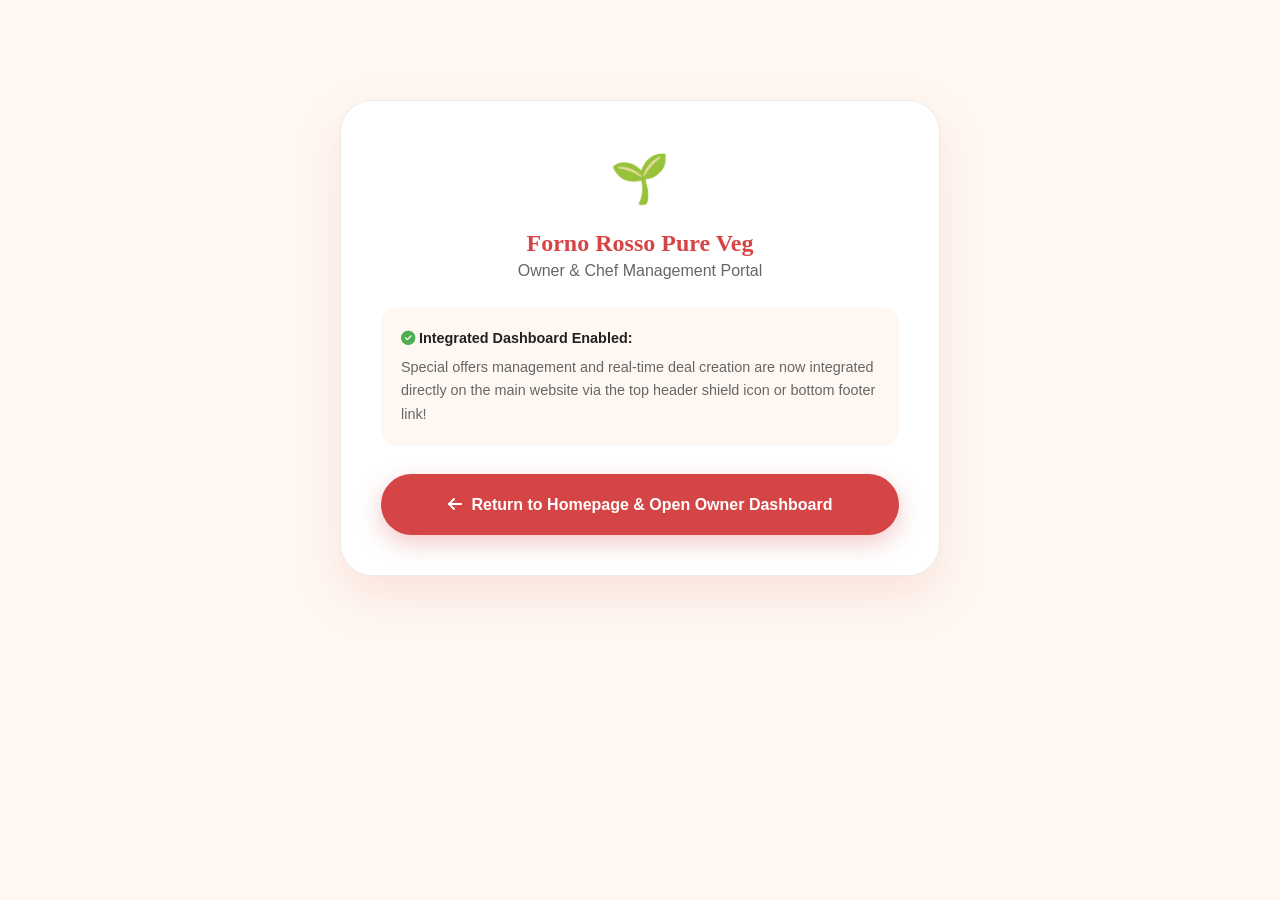
==== commit 810951cd: "feat(redesign): complete 100% Pure Vegetarian Artisan Pizza Pizzeria redesign for Forno Rosso with A" ====
--- a/admin.html
+++ b/admin.html
@@ -4,253 +4,30 @@
     <meta charset="UTF-8">
     <meta name="viewport" content="width=device-width, initial-scale=1.0">
     <meta name="robots" content="noindex, nofollow">
-    <title>Forno Rosso — Admin Dashboard</title>
+    <title>Forno Rosso — Pure Veg Admin Portal</title>
+
+    <!-- Font Awesome Icons -->
+    <link rel="stylesheet" href="https://cdnjs.cloudflare.com/ajax/libs/font-awesome/6.5.1/css/all.min.css" integrity="sha512-DTOQO9RWCH3ppGqcWaEA1BIZOC6xxalwEsw9c2QX4TctnWMn1TE82KOxbRE3e40+99Inw==" crossorigin="anonymous" referrerpolicy="no-referrer" />
 
     <!-- Stylesheet -->
     <link rel="stylesheet" href="styles.css">
 </head>
-<body class="admin-body">
-    <!-- ========== LOGIN SCREEN ========== -->
-    <div class="admin-login" id="adminLogin">
-        <div class="admin-login__card">
-            <div class="admin-login__header">
-                <span class="navbar__logo-icon" style="font-size: 3rem;">🍕</span>
-                <h1>forno rosso.</h1>
-                <p>Admin Dashboard</p>
-            </div>
-            <form class="admin-login__form" id="loginForm">
-                <div class="form-group">
-                    <label for="adminUsername" class="form-label">Username</label>
-                    <input type="text" id="adminUsername" class="form-input" placeholder="admin" required>
-                </div>
-                <div class="form-group">
-                    <label for="adminPassword" class="form-label">Password</label>
-                    <input type="password" id="adminPassword" class="form-input" placeholder="••••••••" required>
-                </div>
-                <button type="submit" class="btn btn--primary btn--lg btn--full">
-                    Sign In
-                </button>
-                <p class="admin-login__hint">Default: admin / admin123</p>
-            </form>
+<body style="background: var(--bg-warm); padding: 40px 20px;">
+
+    <div class="container" style="max-width: 600px; margin: 60px auto; text-align: center; background: var(--bg-card); padding: 40px; border-radius: var(--radius-xl); border: 1px solid var(--border-color); box-shadow: var(--shadow-lg);">
+        <span style="font-size: 3rem;">🌱</span>
+        <h2 style="font-family: var(--ff-heading); color: var(--color-primary); margin-top: 10px;">Forno Rosso Pure Veg</h2>
+        <p style="color: var(--text-muted); margin-bottom: 24px;">Owner & Chef Management Portal</p>
+
+        <div style="background: var(--bg-warm); padding: 20px; border-radius: var(--radius-md); text-align: left; margin-bottom: 28px; font-size: 0.9rem;">
+            <p><strong><i class="fa-solid fa-circle-check" style="color: var(--color-secondary);"></i> Integrated Dashboard Enabled:</strong></p>
+            <p style="margin-top: 6px; color: var(--text-muted);">Special offers management and real-time deal creation are now integrated directly on the main website via the top header shield icon or bottom footer link!</p>
         </div>
+
+        <a href="index.html#offers" class="btn btn--primary btn--lg btn--full">
+            <i class="fa-solid fa-arrow-left"></i> Return to Homepage & Open Owner Dashboard
+        </a>
     </div>
 
-    <!-- ========== ADMIN DASHBOARD ========== -->
-    <div class="admin" id="adminDashboard" style="display: none;">
-        <!-- Sidebar -->
-        <aside class="admin__sidebar" id="adminSidebar">
-            <div class="admin__sidebar-header">
-                <a href="index.html" class="admin__logo">
-                    <span>🍕</span>
-                    <span class="admin__logo-text">forno rosso.</span>
-                </a>
-            </div>
-            <nav class="admin__nav">
-                <a href="#" class="admin__nav-item active" data-section="dashboard">
-                    <svg width="20" height="20" viewBox="0 0 24 24" fill="none" stroke="currentColor" stroke-width="1.5"><rect x="3" y="3" width="7" height="7"/><rect x="14" y="3" width="7" height="7"/><rect x="14" y="14" width="7" height="7"/><rect x="3" y="14" width="7" height="7"/></svg>
-                    <span>Dashboard</span>
-                </a>
-                <a href="#" class="admin__nav-item" data-section="offers">
-                    <svg width="20" height="20" viewBox="0 0 24 24" fill="none" stroke="currentColor" stroke-width="1.5"><path d="M20.59 13.41l-7.17 7.17a2 2 0 0 1-2.83 0L2 12V2h10l8.59 8.59a2 2 0 0 1 0 2.82z"/><line x1="7" y1="7" x2="7.01" y2="7"/></svg>
-                    <span>Manage Offers</span>
-                </a>
-                <a href="index.html" class="admin__nav-item">
-                    <svg width="20" height="20" viewBox="0 0 24 24" fill="none" stroke="currentColor" stroke-width="1.5"><path d="M18 13v6a2 2 0 0 1-2 2H5a2 2 0 0 1-2-2V8a2 2 0 0 1 2-2h6"/><polyline points="15 3 21 3 21 9"/><line x1="10" y1="14" x2="21" y2="3"/></svg>
-                    <span>View Website</span>
-                </a>
-            </nav>
-            <div class="admin__sidebar-footer">
-                <button class="admin__logout-btn" id="logoutBtn">
-                    <svg width="20" height="20" viewBox="0 0 24 24" fill="none" stroke="currentColor" stroke-width="1.5"><path d="M9 21H5a2 2 0 0 1-2-2V5a2 2 0 0 1 2-2h4"/><polyline points="16 17 21 12 16 7"/><line x1="21" y1="12" x2="9" y2="12"/></svg>
-                    <span>Sign Out</span>
-                </button>
-            </div>
-        </aside>
-
-        <!-- Main Content -->
-        <main class="admin__main">
-            <!-- Topbar -->
-            <header class="admin__topbar">
-                <button class="admin__menu-toggle" id="adminMenuToggle" aria-label="Toggle sidebar">
-                    <svg width="24" height="24" viewBox="0 0 24 24" fill="none" stroke="currentColor" stroke-width="2"><line x1="3" y1="12" x2="21" y2="12"/><line x1="3" y1="6" x2="21" y2="6"/><line x1="3" y1="18" x2="21" y2="18"/></svg>
-                </button>
-                <h2 class="admin__page-title" id="adminPageTitle">Offers Management</h2>
-                <div class="admin__user">
-                    <div class="admin__user-avatar">A</div>
-                    <span class="admin__user-name">Admin</span>
-                </div>
-            </header>
-
-            <!-- Dashboard Content Section -->
-            <div class="admin__section" id="sectionDashboard">
-                <div class="admin__stats">
-                    <div class="admin__stat-card admin__stat-card--primary">
-                        <div class="admin__stat-icon">🏷️</div>
-                        <div>
-                            <span class="admin__stat-number" id="statTotal">0</span>
-                            <span class="admin__stat-label">Total Offers</span>
-                        </div>
-                    </div>
-                    <div class="admin__stat-card admin__stat-card--success">
-                        <div class="admin__stat-icon">✅</div>
-                        <div>
-                            <span class="admin__stat-number" id="statActive">0</span>
-                            <span class="admin__stat-label">Active Offers</span>
-                        </div>
-                    </div>
-                    <div class="admin__stat-card admin__stat-card--warning">
-                        <div class="admin__stat-icon">⏳</div>
-                        <div>
-                            <span class="admin__stat-number" id="statExpiring">0</span>
-                            <span class="admin__stat-label">Expiring Soon (&lt;6h)</span>
-                        </div>
-                    </div>
-                    <div class="admin__stat-card admin__stat-card--danger">
-                        <div class="admin__stat-icon">❌</div>
-                        <div>
-                            <span class="admin__stat-number" id="statExpired">0</span>
-                            <span class="admin__stat-label">Expired Offers</span>
-                        </div>
-                    </div>
-                </div>
-
-                <div class="admin__section-header">
-                    <h3>Active Special Offers</h3>
-                    <button class="btn btn--primary btn--sm" id="btnOpenAddModal">
-                        + Create New Offer
-                    </button>
-                </div>
-
-                <!-- Offers Table -->
-                <div class="admin__table-wrapper">
-                    <table class="admin__table">
-                        <thead>
-                            <tr>
-                                <th>Offer Details</th>
-                                <th>Category</th>
-                                <th>Pricing</th>
-                                <th>Discount</th>
-                                <th>Status</th>
-                                <th>End Date</th>
-                                <th>Actions</th>
-                            </tr>
-                        </thead>
-                        <tbody id="offersTableBody">
-                            <!-- Populated dynamically -->
-                        </tbody>
-                    </table>
-                </div>
-            </div>
-        </main>
-    </div>
-
-    <!-- ========== ADD/EDIT OFFER MODAL ========== -->
-    <div class="modal-overlay" id="offerModal" aria-hidden="true">
-        <div class="modal">
-            <div class="modal__header">
-                <h3 id="modalTitle">Add New Special Offer</h3>
-                <button class="modal__close" id="btnCloseModal">&times;</button>
-            </div>
-            <form class="modal__form" id="offerForm">
-                <input type="hidden" id="offerId">
-
-                <div class="form-group">
-                    <label for="offerTitleInput" class="form-label">Offer Title *</label>
-                    <input type="text" id="offerTitleInput" class="form-input" placeholder="e.g. Weekend Pizza Feast" required>
-                </div>
-
-                <div class="form-group">
-                    <label for="offerDescInput" class="form-label">Description *</label>
-                    <textarea id="offerDescInput" class="form-input form-textarea" rows="2" placeholder="e.g. 2 Large Pizzas + Garlic Bread + Coke" required></textarea>
-                </div>
-
-                <div class="modal__form-grid">
-                    <div class="form-group">
-                        <label for="offerOriginalPrice" class="form-label">Original Price (₹) *</label>
-                        <input type="number" id="offerOriginalPrice" class="form-input" placeholder="1499" min="1" required>
-                    </div>
-                    <div class="form-group">
-                        <label for="offerPriceInput" class="form-label">Offer Price (₹) *</label>
-                        <input type="number" id="offerPriceInput" class="form-input" placeholder="999" min="1" required>
-                    </div>
-                </div>
-
-                <div class="modal__form-grid">
-                    <div class="form-group">
-                        <label for="offerDiscountInput" class="form-label">Discount (%)</label>
-                        <input type="number" id="offerDiscountInput" class="form-input" placeholder="Auto-calculated" readonly>
-                    </div>
-                    <div class="form-group">
-                        <label for="offerCategoryInput" class="form-label">Category *</label>
-                        <select id="offerCategoryInput" class="form-input" required>
-                            <option value="combo">Combo Deal</option>
-                            <option value="single">Single Pizza</option>
-                            <option value="family">Family Feast</option>
-                            <option value="special">Special Event</option>
-                        </select>
-                    </div>
-                </div>
-
-                <div class="modal__form-grid">
-                    <div class="form-group">
-                        <label for="offerStartDate" class="form-label">Start Date & Time *</label>
-                        <input type="datetime-local" id="offerStartDate" class="form-input" required>
-                    </div>
-                    <div class="form-group">
-                        <label for="offerEndDate" class="form-label">End Date & Time *</label>
-                        <input type="datetime-local" id="offerEndDate" class="form-input" required>
-                    </div>
-                </div>
-
-                <div class="form-group">
-                    <label class="form-label">Offer Image *</label>
-                    <div class="form-file-upload" id="fileDropZone">
-                        <input type="file" id="offerImageInput" class="form-file-input" accept="image/*">
-                        <div class="form-file-placeholder" id="filePlaceholder">
-                            <p>📸 Click or drag & drop image here</p>
-                            <span>PNG, JPG, WEBP (Max 2MB)</span>
-                        </div>
-                        <img src="" id="filePreview" class="form-file-preview" style="display: none;" alt="Preview">
-                    </div>
-                </div>
-
-                <div class="form-group form-group--toggle">
-                    <label class="toggle">
-                        <input type="checkbox" id="offerIsActive" checked>
-                        <span class="toggle__slider"></span>
-                        <span class="toggle__label">Offer Active</span>
-                    </label>
-                </div>
-
-                <div class="modal__actions">
-                    <button type="button" class="btn btn--outline btn--sm" id="btnCancelModal">Cancel</button>
-                    <button type="submit" class="btn btn--primary btn--sm" id="btnSaveOffer">Save Offer</button>
-                </div>
-            </form>
-        </div>
-    </div>
-
-    <!-- ========== DELETE CONFIRMATION MODAL ========== -->
-    <div class="modal-overlay" id="deleteModal" aria-hidden="true">
-        <div class="modal modal--sm">
-            <div class="modal__header">
-                <h3>Delete Offer</h3>
-                <button class="modal__close" id="btnCloseDeleteModal">&times;</button>
-            </div>
-            <div class="modal__body">
-                <p>Are you sure you want to delete <strong id="deleteOfferTitle"></strong>? This action cannot be undone.</p>
-            </div>
-            <div class="modal__actions">
-                <button class="btn btn--outline btn--sm" id="btnCancelDelete">Cancel</button>
-                <button class="btn btn--danger btn--sm" id="btnConfirmDelete">Delete</button>
-            </div>
-        </div>
-    </div>
-
-    <!-- Toast Container -->
-    <div class="toast-container" id="toastContainer"></div>
-
-    <!-- JavaScript -->
-    <script src="admin.js"></script>
 </body>
 </html>
--- a/styles.css
+++ b/styles.css
@@ -1,2064 +1,2248 @@
 /* ============================================================
-   FORNO ROSSO — Premium Italian Pizza Restaurant
-   Strict 3-Color Design System (60% - 30% - 10% Color Rule)
-   Primary (60% Base):    #F3F0E7 (Warm Off-White Canvas)
-   Secondary (30% Structure): #2A2529 (Deep Charcoal/Espresso)
-   Third (10% Accent/CTA):   #FF6400 (Vibrant Fiery Orange)
+   FORNO ROSSO — 100% PURE VEGETARIAN PIZZA RESTAURANT
+   Design System & Styling
    ============================================================ */
 
-/* ── Custom Fonts ─────────────────────────────────────────── */
-@font-face {
-    font-family: 'Canela';
-    src: url('Canela-Regular-Trial.otf') format('opentype');
-    font-weight: 400;
-    font-style: normal;
-    font-display: swap;
-}
-
-@font-face {
-    font-family: 'SuisseIntl';
-    src: url('SuisseIntl-Bold.ttf') format('truetype');
-    font-weight: 700;
-    font-style: normal;
-    font-display: swap;
-}
-
-/* ── CSS Custom Properties (Strict 3-Color Palette) ───────── */
+/* ------------------------------------------------------------
+   1. DESIGN TOKENS & CSS VARIABLES
+   ------------------------------------------------------------ */
 :root {
-    /* Core 3 Colors */
-    --color-primary: #F3F0E7;    /* 60% Dominant Base / Canvas */
-    --color-secondary: #2A2529;  /* 30% Structure / Text / Dark Surface */
-    --color-third: #FF6400;      /* 10% Accent / CTA / Highlights */
-
-    /* Token Mapping */
-    --bg: var(--color-primary);
-    --bg-alt: rgba(42, 37, 41, 0.05);
-    --card-bg: var(--color-primary);
-    --white: var(--color-primary);
-
-    --text: var(--color-secondary);
-    --text-light: rgba(42, 37, 41, 0.75);
-    --text-muted: rgba(42, 37, 41, 0.55);
-    --dark: var(--color-secondary);
-    --dark-soft: rgba(42, 37, 41, 0.95);
-    --border: rgba(42, 37, 41, 0.16);
-
-    --primary: var(--color-third);
-    --primary-dark: #e05800;
-    --primary-light: #ff7a1f;
-    --secondary: var(--color-secondary);
-    --secondary-light: var(--color-third);
-    --accent: var(--color-third);
-    --accent-light: var(--color-third);
-    --success: var(--color-third);
-    --warning: var(--color-third);
-    --danger: var(--color-third);
-
-    --ff-heading: 'Canela', Georgia, 'Times New Roman', serif;
-    --ff-body: 'SuisseIntl', -apple-system, 'Segoe UI', Helvetica, sans-serif;
-
-    --radius-sm: 8px;
-    --radius-md: 14px;
-    --radius-lg: 20px;
-    --radius-xl: 28px;
-    --radius-pill: 50px;
+    /* Brand Color Palette */
+    --color-primary: #D64545;         /* Deep Tomato Red */
+    --color-primary-hover: #BF3636;
+    --color-primary-light: rgba(214, 69, 69, 0.1);
+    
+    --color-secondary: #4CAF50;       /* Fresh Basil Green */
+    --color-secondary-dark: #388E3C;
+    --color-secondary-light: rgba(76, 175, 80, 0.12);
+
+    --color-accent: #F4B942;          /* Golden Cheese */
+    --color-accent-dark: #D99B26;
+    --color-accent-light: #FFF8E7;
+
+    --bg-warm: #FFF8F2;               /* Warm Cream Background */
+    --bg-light: #FFFDFB;              /* Light Card/Section Fill */
+    --bg-card: #FFFFFF;
+    --bg-dark-surface: #1C191B;
+
+    --text-dark: #222222;             /* Dark Text */
+    --text-muted: #666666;
+    --text-light: #888888;
+    --border-color: rgba(34, 34, 34, 0.09);
+
+    /* Typography */
+    --ff-heading: 'Playfair Display', Georgia, serif;
+    --ff-body: 'Inter', -apple-system, sans-serif;
+    --ff-button: 'Poppins', sans-serif;
+
+    /* Radii */
+    --radius-sm: 10px;
+    --radius-md: 16px;
+    --radius-lg: 24px;
+    --radius-xl: 32px;
+    --radius-pill: 9999px;
     --radius-circle: 50%;
 
-    --transition: 0.3s cubic-bezier(0.4, 0, 0.2, 1);
-    --transition-slow: 0.5s cubic-bezier(0.4, 0, 0.2, 1);
-
-    --container: 1200px;
+    /* Shadows & Glows */
+    --shadow-sm: 0 4px 14px rgba(214, 69, 69, 0.05);
+    --shadow-md: 0 10px 30px rgba(34, 34, 34, 0.08);
+    --shadow-lg: 0 20px 50px rgba(214, 69, 69, 0.12);
+    --shadow-glow: 0 8px 30px rgba(214, 69, 69, 0.35);
+
+    /* Transitions */
+    --transition: all 0.3s cubic-bezier(0.16, 1, 0.3, 1);
+    --transition-slow: all 0.5s cubic-bezier(0.16, 1, 0.3, 1);
+
+    --container-max: 1240px;
     --nav-height: 80px;
 }
 
-/* ── Reset & Base ─────────────────────────────────────────── */
-*, *::before, *::after { box-sizing: border-box; margin: 0; padding: 0; }
+/* Dark Theme Overrides */
+[data-theme="dark"] {
+    --bg-warm: #141213;
+    --bg-light: #1D1A1C;
+    --bg-card: #272426;
+    --text-dark: #F7F5F7;
+    --text-muted: #B8B0B7;
+    --text-light: #8A8188;
+    --border-color: rgba(255, 255, 255, 0.1);
+    --shadow-md: 0 10px 30px rgba(0, 0, 0, 0.3);
+}
+
+/* ------------------------------------------------------------
+   2. RESET & BASE STYLES
+   ------------------------------------------------------------ */
+*, *::before, *::after {
+    box-sizing: border-box;
+    margin: 0;
+    padding: 0;
+}
 
 html {
     scroll-behavior: smooth;
-    -webkit-font-smoothing: antialiased;
-    -moz-osx-font-smoothing: grayscale;
+    font-size: 16px;
 }
 
 body {
     font-family: var(--ff-body);
-    font-size: 16px;
+    background-color: var(--bg-warm);
+    color: var(--text-dark);
     line-height: 1.6;
-    color: var(--color-secondary);
-    background-color: var(--color-primary);
     overflow-x: hidden;
-}
-
-::selection {
-    background: var(--color-third);
-    color: var(--color-primary);
-}
-
-::-webkit-scrollbar { width: 6px; }
-::-webkit-scrollbar-track { background: var(--color-primary); }
-::-webkit-scrollbar-thumb { background: rgba(42, 37, 41, 0.25); border-radius: 3px; }
-::-webkit-scrollbar-thumb:hover { background: var(--color-third); }
-
-img { max-width: 100%; height: auto; display: block; }
-a { color: inherit; text-decoration: none; }
-ul { list-style: none; }
+    transition: background-color var(--transition), color var(--transition);
+}
+
+a {
+    color: inherit;
+    text-decoration: none;
+}
+
+img {
+    max-width: 100%;
+    height: auto;
+    display: block;
+}
+
+button {
+    font: inherit;
+    cursor: pointer;
+}
 
 .container {
-    max-width: var(--container);
+    max-width: var(--container-max);
     margin: 0 auto;
     padding: 0 24px;
 }
 
-/* ── Typography ───────────────────────────────────────────── */
-h1, h2, h3, h4 { font-family: var(--ff-heading); font-weight: 400; line-height: 1.2; color: var(--color-secondary); }
-h1 { font-size: clamp(2.5rem, 5vw, 4rem); }
-h2 { font-size: clamp(2rem, 4vw, 3rem); }
-h3 { font-size: clamp(1.25rem, 2.5vw, 1.5rem); }
-
-.text-primary { color: var(--color-third); }
-
-.section-header { text-align: center; margin-bottom: 60px; }
-.section-header--light .section-title { color: var(--color-primary); }
-.section-header--light .section-subtitle { color: rgba(243, 240, 231, 0.75); }
+/* Typography Helpers */
+h1, h2, h3, h4 {
+    font-family: var(--ff-heading);
+    font-weight: 700;
+    line-height: 1.25;
+}
+
+.text-highlight {
+    color: var(--color-primary);
+    position: relative;
+    display: inline-block;
+}
+
+/* Section Header Shared */
+.section-header {
+    text-align: center;
+    max-width: 680px;
+    margin: 0 auto 48px;
+}
+
+.section-header--left {
+    text-align: left;
+    margin-left: 0;
+}
+
 .section-tag {
-    display: inline-block;
-    font-family: var(--ff-body);
-    font-size: 0.75rem;
+    display: inline-flex;
+    align-items: center;
+    gap: 6px;
+    padding: 6px 16px;
+    border-radius: var(--radius-pill);
+    background: var(--color-primary-light);
+    color: var(--color-primary);
+    font-family: var(--ff-button);
+    font-size: 0.8rem;
     font-weight: 700;
-    letter-spacing: 2px;
     text-transform: uppercase;
-    color: var(--color-third);
+    letter-spacing: 1px;
     margin-bottom: 12px;
 }
-.section-header--light .section-tag { color: var(--color-third); }
-.section-title { margin-bottom: 16px; }
+
+.section-tag--green {
+    background: var(--color-secondary-light);
+    color: var(--color-secondary-dark);
+}
+
+.section-tag--fire {
+    background: #FFF0ED;
+    color: var(--color-primary);
+}
+
+.section-title {
+    font-size: clamp(2rem, 4vw, 3rem);
+    color: var(--text-dark);
+    margin-bottom: 12px;
+    letter-spacing: -0.5px;
+}
+
 .section-subtitle {
-    font-family: var(--ff-heading);
     font-size: 1.05rem;
-    color: rgba(42, 37, 41, 0.75);
-    max-width: 600px;
-    margin: 0 auto;
-    font-weight: 400;
-}
-
-/* ── Buttons (10% Accent CTA Focus) ───────────────────────── */
+    color: var(--text-muted);
+}
+
+/* Buttons */
 .btn {
     display: inline-flex;
     align-items: center;
-    gap: 8px;
-    font-family: var(--ff-body);
-    font-weight: 700;
+    justify-content: center;
+    gap: 10px;
+    padding: 14px 28px;
+    border-radius: var(--radius-pill);
+    font-family: var(--ff-button);
+    font-size: 0.95rem;
+    font-weight: 600;
+    border: 2px solid transparent;
+    transition: var(--transition);
+}
+
+.btn--sm {
+    padding: 8px 18px;
     font-size: 0.85rem;
+}
+
+.btn--lg {
+    padding: 16px 36px;
+    font-size: 1rem;
+}
+
+.btn--hero {
+    padding: 16px 36px;
+    font-size: 1.05rem;
     letter-spacing: 0.3px;
-    border: 1.5px solid transparent;
-    border-radius: var(--radius-pill);
-    cursor: pointer;
-    transition: all var(--transition);
-    position: relative;
-    overflow: hidden;
-    text-decoration: none;
-    padding: 12px 28px;
-    white-space: nowrap;
-}
-.btn--sm { padding: 8px 20px; font-size: 0.8rem; }
-.btn--lg { padding: 16px 36px; font-size: 0.9rem; }
-.btn--full { width: 100%; justify-content: center; }
-
-/* Primary Button = 10% Accent (#FF6400) */
+}
+
 .btn--primary {
-    background: var(--color-third);
+    background: var(--color-primary);
+    color: #FFFFFF;
+    box-shadow: 0 8px 24px rgba(214, 69, 69, 0.3);
+}
+
+.btn--primary:hover {
+    background: var(--color-primary-hover);
+    transform: translateY(-3px);
+    box-shadow: 0 12px 32px rgba(214, 69, 69, 0.4);
+}
+
+.btn--secondary {
+    background: var(--bg-card);
+    color: var(--text-dark);
+    border-color: var(--border-color);
+}
+
+.btn--secondary:hover {
+    border-color: var(--color-primary);
     color: var(--color-primary);
-    border-color: var(--color-third);
-}
-.btn--primary:hover {
-    background: var(--color-secondary);
-    color: var(--color-primary);
-    border-color: var(--color-secondary);
+    transform: translateY(-3px);
 }
 
 .btn--outline {
     background: transparent;
-    color: var(--color-secondary);
-    border-color: var(--color-secondary);
-}
+    border-color: var(--border-color);
+    color: var(--text-dark);
+}
+
 .btn--outline:hover {
-    background: var(--color-third);
+    border-color: var(--color-primary);
     color: var(--color-primary);
-    border-color: var(--color-third);
-}
-
-.btn--outline-light {
-    background: transparent;
-    color: var(--color-primary);
-    border-color: rgba(243, 240, 231, 0.4);
-}
-.btn--outline-light:hover {
-    background: var(--color-third);
-    color: var(--color-primary);
-    border-color: var(--color-third);
-}
-
-.btn.disabled, .btn[disabled] { opacity: 0.4; pointer-events: none; }
-
-/* Reveal animation classes */
-.reveal {
-    opacity: 0;
-    transform: translateY(30px);
-    transition: opacity 0.7s ease, transform 0.7s ease;
-}
-.reveal.animate {
-    opacity: 1;
-    transform: translateY(0);
-}
-
-/* ============================================================
-   NAVIGATION
-   ============================================================ */
+}
+
+.btn--full {
+    width: 100%;
+}
+
+.glow-effect {
+    box-shadow: var(--shadow-glow);
+}
+
+/* ------------------------------------------------------------
+   3. ANNOUNCEMENT BAR & NAVBAR
+   ------------------------------------------------------------ */
+.announcement-bar {
+    background: var(--color-secondary-dark);
+    color: #FFFFFF;
+    font-size: 0.85rem;
+    font-weight: 600;
+    padding: 8px 0;
+}
+
+.announcement-bar__content {
+    display: flex;
+    justify-content: space-between;
+    align-items: center;
+}
+
+.announcement-bar__right {
+    display: flex;
+    align-items: center;
+    gap: 16px;
+}
+
+.announcement-link {
+    color: #FFFFFF;
+    text-decoration: underline;
+}
+
+.theme-toggle {
+    background: rgba(255, 255, 255, 0.2);
+    border: none;
+    color: white;
+    width: 28px;
+    height: 28px;
+    border-radius: var(--radius-circle);
+    display: flex;
+    align-items: center;
+    justify-content: center;
+    font-size: 0.8rem;
+    transition: var(--transition);
+}
+
+.theme-toggle:hover {
+    background: rgba(255, 255, 255, 0.35);
+}
+
+/* Navbar Sticky */
 .navbar {
-    position: fixed;
+    position: sticky;
     top: 0;
     left: 0;
     width: 100%;
     z-index: 1000;
-    padding: 0 32px;
     height: var(--nav-height);
-    display: flex;
-    align-items: center;
-    background: transparent;
-    transition: background var(--transition);
-}
+    background: rgba(255, 248, 242, 0.88);
+    backdrop-filter: blur(14px);
+    -webkit-backdrop-filter: blur(14px);
+    border-bottom: 1px solid var(--border-color);
+    transition: background var(--transition), box-shadow var(--transition);
+}
+
+[data-theme="dark"] .navbar {
+    background: rgba(20, 18, 19, 0.88);
+}
+
 .navbar.scrolled {
-    background: rgba(243, 240, 231, 0.96);
-    backdrop-filter: blur(8px);
-    border-bottom: 1px solid rgba(42, 37, 41, 0.08);
+    box-shadow: 0 4px 20px rgba(34, 34, 34, 0.06);
 }
 
 .navbar__container {
-    max-width: var(--container);
-    margin: 0 auto;
-    width: 100%;
+    height: 100%;
     display: flex;
     align-items: center;
     justify-content: space-between;
 }
 
-/* Hamburger Pill Button */
-.navbar__hamburger {
-    width: 48px;
-    height: 48px;
-    border-radius: var(--radius-pill);
-    border: 1.5px solid var(--color-secondary);
+.navbar__logo {
+    display: flex;
+    flex-direction: column;
+}
+
+.navbar__logo-badge {
+    font-size: 0.65rem;
+    font-weight: 800;
+    color: var(--color-secondary-dark);
+    letter-spacing: 1px;
+}
+
+.navbar__logo-title {
+    font-family: var(--ff-heading);
+    font-size: 1.6rem;
+    font-weight: 800;
+    color: var(--color-primary);
+    line-height: 1;
+}
+
+.navbar__nav {
+    display: flex;
+    align-items: center;
+    gap: 28px;
+}
+
+.nav-link {
+    font-family: var(--ff-button);
+    font-size: 0.9rem;
+    font-weight: 500;
+    color: var(--text-dark);
+    transition: var(--transition);
+}
+
+.nav-link:hover, .nav-link.active {
+    color: var(--color-primary);
+}
+
+.navbar__actions {
+    display: flex;
+    align-items: center;
+    gap: 14px;
+}
+
+.icon-btn {
+    width: 42px;
+    height: 42px;
+    border-radius: var(--radius-circle);
+    border: 1px solid var(--border-color);
+    background: var(--bg-card);
+    color: var(--text-dark);
+    display: flex;
+    align-items: center;
+    justify-content: center;
+    font-size: 1rem;
+    position: relative;
+    transition: var(--transition);
+}
+
+.icon-btn:hover {
+    border-color: var(--color-primary);
+    color: var(--color-primary);
+    transform: translateY(-2px);
+}
+
+.cart-badge {
+    position: absolute;
+    top: -4px;
+    right: -4px;
     background: var(--color-primary);
-    display: flex;
+    color: white;
+    font-size: 0.7rem;
+    font-weight: 700;
+    width: 20px;
+    height: 20px;
+    border-radius: var(--radius-circle);
+    display: flex;
+    align-items: center;
+    justify-content: center;
+}
+
+.hamburger-btn {
+    display: none;
     flex-direction: column;
-    gap: 6px;
-    align-items: center;
-    justify-content: center;
-    cursor: pointer;
-    z-index: 1001;
-    transition: all var(--transition);
-}
-.navbar__hamburger span {
-    display: block;
-    width: 20px;
-    height: 1.5px;
-    background: var(--color-secondary);
-    transition: transform var(--transition);
-}
-
-.navbar__hamburger.active span:nth-child(1) {
-    transform: translateY(3.75px) rotate(45deg);
-}
-.navbar__hamburger.active span:nth-child(2) {
-    transform: translateY(-3.75px) rotate(-45deg);
-}
-
-/* Centered Brand */
-.navbar__logo {
-    position: absolute;
-    left: 50%;
-    transform: translateX(-50%);
-    z-index: 1001;
-}
-.navbar__logo-text {
-    font-family: var(--ff-body);
-    font-size: 1.2rem;
-    font-weight: 700;
-    letter-spacing: 0.5px;
-    color: var(--color-secondary);
-}
-
-/* Right Actions */
-.navbar__actions {
-    display: flex;
-    align-items: center;
-    gap: 12px;
-    z-index: 1001;
-}
-.navbar__fav {
-    width: 44px;
-    height: 44px;
-    border-radius: var(--radius-pill);
-    border: 1.5px solid var(--color-secondary);
-    background: var(--color-primary);
-    display: flex;
-    align-items: center;
-    justify-content: center;
-    cursor: pointer;
-    transition: all var(--transition);
-    font-size: 1rem;
-    color: var(--color-secondary);
-}
-.navbar__fav:hover { background: var(--color-third); color: var(--color-primary); border-color: var(--color-third); }
-.navbar__order-btn {
-    display: inline-flex;
-    align-items: center;
-    padding: 10px 24px;
-    border-radius: var(--radius-pill);
-    border: 1.5px solid var(--color-third);
-    background: var(--color-third);
-    font-family: var(--ff-body);
-    font-weight: 700;
-    font-size: 0.85rem;
-    color: var(--color-primary);
-    transition: all var(--transition);
-}
-.navbar__order-btn:hover { background: var(--color-secondary); border-color: var(--color-secondary); color: var(--color-primary); }
-
-/* Full-screen Overlay Menu */
-.navbar__menu {
-    position: fixed;
-    inset: 0;
-    background: var(--color-primary);
-    z-index: 999;
-    display: flex;
-    align-items: center;
-    justify-content: center;
-    opacity: 0;
-    visibility: hidden;
-    overflow-y: auto;
-    max-height: 100vh;
-    padding: 100px 24px 60px;
-    transition: opacity 0.4s ease, visibility 0.4s ease;
-}
-.navbar__menu.active {
-    opacity: 1;
-    visibility: visible;
-}
-.navbar__menu-inner {
-    text-align: center;
-    margin: auto 0;
-}
-.navbar__menu-link {
-    display: block;
-    font-family: var(--ff-heading);
-    font-size: clamp(2rem, 5vw, 3.5rem);
-    font-weight: 400;
-    color: var(--color-secondary);
-    padding: 10px 0;
-    transition: color var(--transition);
-    opacity: 0;
-    transform: translateY(20px);
-}
-.navbar__menu.active .navbar__menu-link {
-    opacity: 1;
-    transform: translateY(0);
-}
-.navbar__menu-link:hover { color: var(--color-third); }
-
-/* ============================================================
-   HERO SECTION
-   ============================================================ */
+    gap: 5px;
+    background: none;
+    border: none;
+    padding: 8px;
+}
+
+.hamburger-btn span {
+    width: 24px;
+    height: 2px;
+    background: var(--text-dark);
+    border-radius: 2px;
+    transition: var(--transition);
+}
+
+/* ------------------------------------------------------------
+   4. HERO SECTION & FLOATING INGREDIENTS
+   ------------------------------------------------------------ */
 .hero {
     position: relative;
-    min-height: 100vh;
-    padding-top: calc(var(--nav-height) + 40px);
-    padding-bottom: 90px;
-    display: flex;
-    flex-direction: column;
-    align-items: center;
-    justify-content: center;
-    background: var(--color-primary);
+    padding: 80px 0 100px;
+    text-align: center;
     overflow: hidden;
 }
 
-.hero__ticker {
-    position: absolute;
-    top: 50%;
-    left: -50vw;
-    width: 200vw;
-    transform: translateY(-50%) rotate(15deg);
-    white-space: nowrap;
-    pointer-events: none;
-    z-index: 1;
-    opacity: 0.85;
-}
-
-.hero__ticker-track {
-    display: inline-flex;
-    gap: 60px;
-    animation: tickerMove 25s linear infinite;
-}
-
-@keyframes tickerMove {
-    0% { transform: translateX(0); }
-    100% { transform: translateX(-50%); }
-}
-
-.hero__ticker-item {
-    font-family: var(--ff-body);
-    font-size: clamp(5rem, 15vw, 13rem);
-    font-weight: 700;
-    text-transform: uppercase;
-    letter-spacing: 2px;
-    color: var(--color-secondary);
-    line-height: 1;
-}
-
-.hero__ticker-item--outline {
-    color: transparent;
-    -webkit-text-stroke: 2.5px var(--color-secondary);
-}
-
-.hero__stadium-wrapper {
+.hero__container {
     position: relative;
     z-index: 2;
-    width: 90%;
-    max-width: 950px;
+    display: flex;
+    flex-direction: column;
+    align-items: center;
+}
+
+.hero__badge {
+    display: inline-flex;
+    align-items: center;
+    gap: 8px;
+    padding: 8px 20px;
+    border-radius: var(--radius-pill);
+    background: var(--color-secondary-light);
+    color: var(--color-secondary-dark);
+    font-family: var(--ff-button);
+    font-size: 0.85rem;
+    font-weight: 700;
+    margin-bottom: 24px;
+}
+
+.hero__title {
+    font-size: clamp(2.8rem, 6vw, 4.8rem);
+    max-width: 900px;
+    margin-bottom: 20px;
+    letter-spacing: -1px;
+}
+
+.hero__subtitle {
+    font-size: 1.2rem;
+    color: var(--text-muted);
+    max-width: 640px;
+    margin-bottom: 32px;
+}
+
+.hero__tags {
+    display: flex;
+    flex-wrap: wrap;
+    justify-content: center;
+    gap: 12px;
+    margin-bottom: 36px;
+}
+
+.hero__tag {
+    display: inline-flex;
+    align-items: center;
+    gap: 8px;
+    padding: 6px 16px;
+    border-radius: var(--radius-pill);
+    background: var(--bg-card);
+    border: 1px solid var(--border-color);
+    font-size: 0.85rem;
+    font-weight: 600;
+    color: var(--text-dark);
+    box-shadow: var(--shadow-sm);
+}
+
+.hero__ctas {
+    display: flex;
+    gap: 16px;
+    margin-bottom: 60px;
+}
+
+/* Hero Stage Visual & Pizza Steam Animation */
+.hero__visual {
+    width: 100%;
+    max-width: 760px;
     margin: 0 auto;
-    display: flex;
-    flex-direction: column;
-    align-items: center;
-    overflow: visible;
-}
-
-.hero__stadium {
     position: relative;
+}
+
+.hero__pizza-stage {
+    position: relative;
+    border-radius: var(--radius-circle);
+    padding: 12px;
+}
+
+.pizza-glow {
+    position: absolute;
+    inset: -20px;
+    border-radius: var(--radius-circle);
+    background: radial-gradient(circle, rgba(214, 69, 69, 0.25) 0%, rgba(244, 185, 66, 0.15) 50%, transparent 70%);
+    filter: blur(20px);
+    z-index: 1;
+}
+
+.hero__pizza-img {
+    position: relative;
+    z-index: 2;
     width: 100%;
     height: 480px;
-    border-radius: 240px;
-    overflow: visible;
-    box-shadow: 0 10px 40px rgba(42, 37, 41, 0.12);
-}
-
-.hero__stadium-img {
+    object-fit: cover;
+    border-radius: var(--radius-xl);
+    box-shadow: var(--shadow-lg);
+    transition: transform 0.6s ease;
+}
+
+.hero__pizza-img:hover {
+    transform: scale(1.02) rotate(1deg);
+}
+
+/* Floating Ingredient Badges */
+.floating-ingredient {
+    position: absolute;
+    z-index: 3;
+    display: inline-flex;
+    align-items: center;
+    gap: 8px;
+    padding: 8px 18px;
+    border-radius: var(--radius-pill);
+    background: rgba(255, 255, 255, 0.85);
+    backdrop-filter: blur(10px);
+    border: 1px solid var(--border-color);
+    font-family: var(--ff-button);
+    font-size: 0.82rem;
+    font-weight: 600;
+    color: var(--text-dark);
+    box-shadow: var(--shadow-md);
+    animation: floatAnim 4s ease-in-out infinite alternate;
+}
+
+[data-theme="dark"] .floating-ingredient {
+    background: rgba(39, 36, 38, 0.85);
+}
+
+.floating-ingredient--basil { animation-delay: 0s; }
+.floating-ingredient--tomato { animation-delay: 0.8s; }
+.floating-ingredient--cheese { animation-delay: 1.6s; }
+.floating-ingredient--olive { animation-delay: 2.4s; }
+.floating-ingredient--mushroom { animation-delay: 3.2s; }
+
+@keyframes floatAnim {
+    0% { transform: translateY(0px) rotate(0deg); }
+    100% { transform: translateY(-14px) rotate(3deg); }
+}
+
+.hero__floating-card {
+    position: absolute;
+    bottom: 24px;
+    right: -20px;
+    z-index: 4;
+    background: var(--bg-card);
+    padding: 14px 22px;
+    border-radius: var(--radius-lg);
+    box-shadow: var(--shadow-md);
+    border: 1px solid var(--border-color);
+    text-align: left;
+}
+
+.hero__card-stars {
+    color: var(--color-accent);
+    font-size: 0.9rem;
+    margin-bottom: 2px;
+}
+
+.hero__card-title {
+    font-weight: 700;
+    font-size: 0.9rem;
+}
+
+.hero__card-sub {
+    font-size: 0.78rem;
+    color: var(--text-muted);
+}
+
+/* ------------------------------------------------------------
+   5. PURE VEG PROMISE SECTION
+   ------------------------------------------------------------ */
+.veg-promise {
+    padding: 100px 0;
+    background: var(--bg-light);
+    border-top: 1px solid var(--border-color);
+    border-bottom: 1px solid var(--border-color);
+}
+
+.veg-promise__grid {
+    display: grid;
+    grid-template-columns: repeat(3, 1fr);
+    gap: 28px;
+}
+
+.promise-card {
+    background: var(--bg-card);
+    padding: 36px 28px;
+    border-radius: var(--radius-lg);
+    border: 1px solid var(--border-color);
+    transition: var(--transition);
+}
+
+.promise-card:hover {
+    transform: translateY(-6px);
+    box-shadow: var(--shadow-md);
+    border-color: var(--color-secondary);
+}
+
+.promise-card__icon {
+    width: 60px;
+    height: 60px;
+    border-radius: var(--radius-md);
+    display: flex;
+    align-items: center;
+    justify-content: center;
+    font-size: 1.5rem;
+    margin-bottom: 20px;
+}
+
+.promise-card__icon--green {
+    background: var(--color-secondary-light);
+    color: var(--color-secondary-dark);
+}
+
+.promise-card__icon--gold {
+    background: var(--color-accent-light);
+    color: var(--color-accent-dark);
+}
+
+.promise-card__icon--red {
+    background: var(--color-primary-light);
+    color: var(--color-primary);
+}
+
+.promise-card h3 {
+    font-family: var(--ff-heading);
+    font-size: 1.3rem;
+    margin-bottom: 10px;
+}
+
+.promise-card p {
+    font-size: 0.92rem;
+    color: var(--text-muted);
+    line-height: 1.5;
+}
+
+/* ------------------------------------------------------------
+   6. ⭐ SPECIAL OFFERS SECTION (FEATURED & GRID)
+   ------------------------------------------------------------ */
+.offers-section {
+    padding: 100px 0;
+}
+
+.offers-header-wrapper {
+    display: flex;
+    justify-content: space-between;
+    align-items: flex-end;
+    margin-bottom: 40px;
+}
+
+/* Featured Hero Offer Card */
+.featured-offer-container {
+    margin-bottom: 48px;
+}
+
+.featured-offer-card {
+    position: relative;
+    background: linear-gradient(135deg, #1C191B 0%, #2D272A 100%);
+    color: #FFFFFF;
+    border-radius: var(--radius-xl);
+    padding: 48px;
+    display: grid;
+    grid-template-columns: 1.2fr 1fr;
+    gap: 40px;
+    align-items: center;
+    overflow: hidden;
+    box-shadow: var(--shadow-lg);
+    border: 1px solid rgba(255, 255, 255, 0.1);
+}
+
+.featured-offer-card__ribbon {
+    position: absolute;
+    top: 24px;
+    left: -35px;
+    background: var(--color-primary);
+    color: white;
+    font-family: var(--ff-button);
+    font-size: 0.75rem;
+    font-weight: 800;
+    text-transform: uppercase;
+    padding: 6px 40px;
+    transform: rotate(-45deg);
+    box-shadow: 0 4px 12px rgba(0,0,0,0.3);
+    z-index: 5;
+}
+
+.featured-offer-card__badge {
+    display: inline-flex;
+    align-items: center;
+    gap: 6px;
+    padding: 6px 14px;
+    border-radius: var(--radius-pill);
+    background: var(--color-primary);
+    color: white;
+    font-family: var(--ff-button);
+    font-size: 0.8rem;
+    font-weight: 700;
+    margin-bottom: 16px;
+}
+
+.featured-offer-card__title {
+    font-size: 2.2rem;
+    margin-bottom: 12px;
+    color: #FFFFFF;
+}
+
+.featured-offer-card__desc {
+    font-size: 1.05rem;
+    color: rgba(255, 255, 255, 0.8);
+    margin-bottom: 24px;
+}
+
+.featured-offer-card__prices {
+    display: flex;
+    align-items: baseline;
+    gap: 16px;
+    margin-bottom: 24px;
+}
+
+.featured-offer-card__price-now {
+    font-size: 2.2rem;
+    font-weight: 800;
+    color: var(--color-accent);
+    font-family: var(--ff-button);
+}
+
+.featured-offer-card__price-orig {
+    font-size: 1.2rem;
+    text-decoration: line-through;
+    color: rgba(255, 255, 255, 0.5);
+}
+
+.featured-offer-card__save {
+    background: rgba(76, 175, 80, 0.25);
+    color: #81C784;
+    padding: 4px 12px;
+    border-radius: var(--radius-pill);
+    font-size: 0.8rem;
+    font-weight: 700;
+}
+
+/* Animated Countdown Timer */
+.countdown-box {
+    display: flex;
+    gap: 12px;
+    margin-bottom: 28px;
+}
+
+.countdown-unit {
+    background: rgba(255, 255, 255, 0.1);
+    border: 1px solid rgba(255, 255, 255, 0.15);
+    padding: 10px 16px;
+    border-radius: var(--radius-md);
+    text-align: center;
+    min-width: 64px;
+}
+
+.countdown-num {
+    display: block;
+    font-size: 1.4rem;
+    font-weight: 800;
+    font-family: var(--ff-button);
+    color: #FFFFFF;
+}
+
+.countdown-lbl {
+    font-size: 0.65rem;
+    color: rgba(255, 255, 255, 0.6);
+    text-transform: uppercase;
+}
+
+.featured-offer-card__actions {
+    display: flex;
+    gap: 14px;
+    align-items: center;
+}
+
+.coupon-btn {
+    background: rgba(255, 255, 255, 0.15);
+    border: 1px dashed var(--color-accent);
+    color: var(--color-accent);
+    padding: 14px 20px;
+    border-radius: var(--radius-pill);
+    font-family: var(--ff-button);
+    font-weight: 700;
+    font-size: 0.9rem;
+    cursor: pointer;
+    transition: var(--transition);
+}
+
+.coupon-btn:hover {
+    background: rgba(244, 185, 66, 0.2);
+}
+
+.featured-offer-card__img-wrap {
+    position: relative;
+    height: 320px;
+    border-radius: var(--radius-lg);
+    overflow: hidden;
+}
+
+.featured-offer-card__img {
     width: 100%;
     height: 100%;
     object-fit: cover;
-    border-radius: 240px;
-}
-
-.hero__scroll-badge {
+}
+
+/* Regular Offers Grid */
+.offers-grid {
+    display: grid;
+    grid-template-columns: repeat(3, 1fr);
+    gap: 28px;
+    margin-bottom: 48px;
+}
+
+.offer-card {
+    background: var(--bg-card);
+    border-radius: var(--radius-lg);
+    border: 1px solid var(--border-color);
+    overflow: hidden;
+    display: flex;
+    flex-direction: column;
+    transition: var(--transition);
+    position: relative;
+}
+
+.offer-card:hover {
+    transform: translateY(-6px);
+    box-shadow: var(--shadow-md);
+    border-color: var(--color-primary);
+}
+
+.offer-card__badge-bar {
     position: absolute;
-    bottom: -45px;
-    left: 50%;
-    transform: translateX(-50%);
-    width: 95px;
-    height: 95px;
-    border-radius: var(--radius-circle);
+    top: 14px;
+    left: 14px;
+    z-index: 2;
+    display: flex;
+    gap: 8px;
+}
+
+.offer-badge {
+    padding: 4px 12px;
+    border-radius: var(--radius-pill);
+    font-family: var(--ff-button);
+    font-size: 0.72rem;
+    font-weight: 700;
     background: var(--color-primary);
-    border: 1.5px solid var(--color-secondary);
-    display: flex;
-    flex-direction: column;
-    align-items: center;
-    justify-content: center;
-    text-align: center;
-    font-family: var(--ff-body);
-    font-size: 0.7rem;
-    font-weight: 700;
-    line-height: 1.2;
-    color: var(--color-secondary);
-    z-index: 10;
-    cursor: pointer;
-    transition: transform var(--transition), background var(--transition), color var(--transition);
-}
-
-.hero__scroll-badge:hover {
-    background: var(--color-third);
-    color: var(--color-primary);
-    border-color: var(--color-third);
-    transform: translateX(-50%) scale(1.08);
-}
-
-/* ============================================================
-   SPECIAL OFFERS SECTION (30% Secondary Dark Section)
-   ============================================================ */
-.offers {
+    color: white;
+}
+
+.offer-card__img-wrap {
     position: relative;
-    padding: 100px 0;
-    background: var(--color-secondary);
+    width: 100%;
+    height: 200px;
     overflow: hidden;
 }
 
-.offers__carousel {
-    position: relative;
-    max-width: 900px;
-    margin: 0 auto;
-    overflow: hidden;
-}
-
-.offers__track {
-    position: relative;
-    min-height: 480px;
-}
-
-.offer-card {
-    position: absolute;
-    top: 0;
-    left: 0;
-    width: 100%;
-    transition: all 0.5s ease;
-    opacity: 0;
-    pointer-events: none;
-}
-.offer-card.active {
-    opacity: 1;
-    pointer-events: auto;
-}
-
-.offer-card__inner {
-    background: rgba(0, 0, 0, 0.25);
-    border: 1px solid rgba(243, 240, 231, 0.15);
-    border-radius: var(--radius-xl);
-    padding: 40px;
-    display: grid;
-    grid-template-columns: 1fr 1.2fr;
-    gap: 40px;
-    position: relative;
-    overflow: hidden;
-}
-
-.offer-card__badge {
-    position: absolute;
-    top: 20px;
-    left: 20px;
-    background: var(--color-third);
-    color: var(--color-primary);
-    padding: 6px 16px;
-    border-radius: var(--radius-pill);
-    font-family: var(--ff-body);
-    font-size: 0.7rem;
-    font-weight: 700;
-    z-index: 3;
-}
-
-.offer-card__discount {
-    position: absolute;
-    top: 20px;
-    right: 20px;
-    width: 56px;
-    height: 56px;
-    background: var(--color-third);
-    color: var(--color-primary);
-    border-radius: var(--radius-circle);
-    display: flex;
-    align-items: center;
-    justify-content: center;
-    font-family: var(--ff-body);
-    font-size: 0.85rem;
-    font-weight: 700;
-    z-index: 3;
-}
-
-.offer-card__image {
-    border-radius: var(--radius-md);
-    overflow: hidden;
-    width: 100%;
-    height: 100%;
-    min-height: 240px;
-}
-
-.offer-card__image img {
+.offer-card__img {
     width: 100%;
     height: 100%;
     object-fit: cover;
-    display: block;
-}
-
-.offer-card__content { display: flex; flex-direction: column; justify-content: center; }
+    transition: transform 0.5s ease;
+}
+
+.offer-card:hover .offer-card__img {
+    transform: scale(1.08);
+}
+
+.offer-card__body {
+    padding: 24px;
+    display: flex;
+    flex-direction: column;
+    flex: 1;
+}
+
 .offer-card__title {
-    font-family: var(--ff-heading);
-    font-size: 1.8rem;
+    font-size: 1.3rem;
+    margin-bottom: 8px;
+}
+
+.offer-card__desc {
+    font-size: 0.88rem;
+    color: var(--text-muted);
+    margin-bottom: 16px;
+    line-height: 1.4;
+}
+
+.offer-card__pricing {
+    display: flex;
+    align-items: baseline;
+    gap: 10px;
+    margin-bottom: 16px;
+}
+
+.offer-card__price-now {
+    font-size: 1.4rem;
+    font-weight: 800;
     color: var(--color-primary);
-    margin-bottom: 8px;
-    font-weight: 400;
-}
-.offer-card__desc {
-    font-family: var(--ff-heading);
-    color: rgba(243, 240, 231, 0.75);
+    font-family: var(--ff-button);
+}
+
+.offer-card__price-orig {
     font-size: 0.95rem;
+    text-decoration: line-through;
+    color: var(--text-light);
+}
+
+.offer-card__timer {
+    display: flex;
+    align-items: center;
+    gap: 6px;
+    font-size: 0.78rem;
+    color: var(--text-muted);
     margin-bottom: 20px;
-    line-height: 1.6;
-    font-weight: 400;
-}
-
-.offer-card__pricing {
-    display: flex;
-    align-items: center;
-    gap: 12px;
-    margin-bottom: 24px;
-    flex-wrap: wrap;
-}
-.offer-card__original {
-    font-size: 1rem;
-    color: rgba(243, 240, 231, 0.4);
-    text-decoration: line-through;
-}
-.offer-card__price {
-    font-family: var(--ff-heading);
-    font-size: 2.2rem;
-    font-weight: 400;
-    color: var(--color-primary);
-}
-.offer-card__save {
-    background: rgba(255, 100, 0, 0.2);
-    color: var(--color-third);
+    background: var(--bg-warm);
+    padding: 8px 12px;
+    border-radius: var(--radius-sm);
+}
+
+.offer-card__actions {
+    margin-top: auto;
+    display: flex;
+    gap: 10px;
+}
+
+/* Expired Offers Archive */
+.offers-archive {
+    background: var(--bg-light);
+    border-radius: var(--radius-lg);
+    border: 1px dashed var(--border-color);
+    padding: 24px 32px;
+}
+
+.offers-archive__header {
+    display: flex;
+    justify-content: space-between;
+    align-items: center;
+    cursor: pointer;
+}
+
+.archive-count-badge {
+    background: rgba(34, 34, 34, 0.1);
     padding: 4px 12px;
     border-radius: var(--radius-pill);
-    font-family: var(--ff-body);
-    font-size: 0.7rem;
+    font-size: 0.78rem;
     font-weight: 700;
 }
 
-.offer-card__timer { margin-bottom: 24px; }
-.offer-card__timer-label {
+.offers-archive__grid {
+    margin-top: 24px;
+    display: grid;
+    grid-template-columns: repeat(3, 1fr);
+    gap: 20px;
+    opacity: 0.65;
+}
+
+.offers-archive__grid.hidden {
+    display: none;
+}
+
+/* ------------------------------------------------------------
+   7. STORY & TIMELINE TABS
+   ------------------------------------------------------------ */
+.story-section {
+    padding: 100px 0;
+    background: var(--bg-light);
+}
+
+.story__grid {
+    display: grid;
+    grid-template-columns: 1fr 1.1fr;
+    gap: 60px;
+    align-items: center;
+}
+
+.story__image-card {
+    position: relative;
+    border-radius: var(--radius-xl);
+    overflow: hidden;
+    box-shadow: var(--shadow-md);
+}
+
+.story__img {
+    width: 100%;
+    height: 480px;
+    object-fit: cover;
+}
+
+.story__floating-badge {
+    position: absolute;
+    bottom: 24px;
+    left: 24px;
+    background: var(--bg-card);
+    padding: 16px 24px;
+    border-radius: var(--radius-md);
+    box-shadow: var(--shadow-md);
+    display: flex;
+    align-items: center;
+    gap: 14px;
+}
+
+.story__badge-number {
+    font-family: var(--ff-heading);
+    font-size: 2rem;
+    font-weight: 800;
+    color: var(--color-primary);
+}
+
+.story__badge-text {
+    font-size: 0.85rem;
+    font-weight: 600;
+    line-height: 1.3;
+}
+
+.story__lead {
+    font-size: 1.15rem;
+    font-weight: 600;
+    color: var(--text-dark);
+    margin-bottom: 14px;
+}
+
+.story__body {
+    font-size: 0.95rem;
+    color: var(--text-muted);
+    margin-bottom: 32px;
+}
+
+/* Timeline Tabs */
+.timeline-tabs {
+    display: flex;
+    gap: 10px;
+    border-bottom: 2px solid var(--border-color);
+    padding-bottom: 12px;
+    margin-bottom: 20px;
+}
+
+.timeline-tab {
+    padding: 8px 18px;
+    border-radius: var(--radius-pill);
+    border: none;
+    background: transparent;
+    font-family: var(--ff-button);
+    font-size: 0.85rem;
+    font-weight: 700;
+    color: var(--text-muted);
+    transition: var(--transition);
+}
+
+.timeline-tab.active, .timeline-tab:hover {
+    background: var(--color-primary);
+    color: white;
+}
+
+.timeline-card {
+    display: none;
+    background: var(--bg-card);
+    padding: 24px 28px;
+    border-radius: var(--radius-md);
+    border: 1px solid var(--border-color);
+    animation: fadeIn 0.4s ease;
+}
+
+.timeline-card.active {
     display: block;
-    font-family: var(--ff-body);
-    color: rgba(243, 240, 231, 0.5);
-    font-size: 0.7rem;
-    font-weight: 700;
-    letter-spacing: 1px;
-    text-transform: uppercase;
-    margin-bottom: 8px;
-}
-
-.offer-card__countdown { display: flex; align-items: center; gap: 4px; }
-.offer-card__countdown.expired { opacity: 0.3; }
-
-.countdown__unit { text-align: center; }
-.countdown__number {
-    display: block;
-    font-family: var(--ff-body);
-    font-size: 1.4rem;
+}
+
+.timeline-card__year {
+    font-size: 0.78rem;
     font-weight: 700;
     color: var(--color-primary);
-    background: rgba(243, 240, 231, 0.1);
-    padding: 8px 14px;
-    border-radius: var(--radius-sm);
-    min-width: 52px;
-}
-.countdown__label {
+    text-transform: uppercase;
+    margin-bottom: 4px;
     display: block;
+}
+
+.timeline-card h4 {
+    font-size: 1.25rem;
+    margin-bottom: 8px;
+}
+
+.timeline-card p {
+    font-size: 0.9rem;
+    color: var(--text-muted);
+}
+
+/* ------------------------------------------------------------
+   8. MENU SECTION (SEARCH + CATEGORIES + DIETARY)
+   ------------------------------------------------------------ */
+.menu-section {
+    padding: 100px 0;
+}
+
+.menu-controls {
+    display: flex;
+    flex-direction: column;
+    align-items: center;
+    gap: 20px;
+    margin-bottom: 24px;
+}
+
+.menu-search-box {
+    position: relative;
+    width: 100%;
+    max-width: 520px;
+}
+
+.search-icon {
+    position: absolute;
+    left: 20px;
+    top: 50%;
+    transform: translateY(-50%);
+    color: var(--text-muted);
+    font-size: 1rem;
+}
+
+.menu-search-input {
+    width: 100%;
+    padding: 14px 20px 14px 50px;
+    border-radius: var(--radius-pill);
+    border: 1.5px solid var(--border-color);
+    background: var(--bg-card);
     font-family: var(--ff-body);
-    font-size: 0.55rem;
+    font-size: 0.95rem;
+    color: var(--text-dark);
+    outline: none;
+    transition: var(--transition);
+}
+
+.menu-search-input:focus {
+    border-color: var(--color-primary);
+    box-shadow: 0 0 0 3px var(--color-primary-light);
+}
+
+.menu-category-tabs {
+    display: flex;
+    flex-wrap: wrap;
+    justify-content: center;
+    gap: 10px;
+}
+
+.category-tab {
+    padding: 10px 22px;
+    border-radius: var(--radius-pill);
+    border: 1.5px solid var(--border-color);
+    background: var(--bg-card);
+    color: var(--text-dark);
+    font-family: var(--ff-button);
+    font-size: 0.88rem;
+    font-weight: 600;
+    transition: var(--transition);
+}
+
+.category-tab:hover, .category-tab.active {
+    background: var(--text-dark);
+    color: white;
+    border-color: var(--text-dark);
+}
+
+.dietary-filter-bar {
+    display: flex;
+    align-items: center;
+    justify-content: center;
+    gap: 10px;
+    flex-wrap: wrap;
+    margin-bottom: 40px;
+}
+
+.filter-label {
+    font-size: 0.82rem;
     font-weight: 700;
-    letter-spacing: 1px;
-    color: rgba(243, 240, 231, 0.4);
-    margin-top: 4px;
+    color: var(--text-muted);
     text-transform: uppercase;
 }
-.countdown__sep {
-    font-size: 1.4rem;
-    font-weight: 700;
-    color: rgba(243, 240, 231, 0.4);
-    padding-bottom: 20px;
-}
-
-.offer-card__cta {
+
+.dietary-chip {
+    padding: 6px 16px;
     border-radius: var(--radius-pill);
-    text-align: center;
-    font-size: 0.85rem;
-    background: var(--color-third);
-    color: var(--color-primary);
-    border-color: var(--color-third);
-}
-.offer-card__cta:hover {
-    background: var(--color-primary);
-    color: var(--color-secondary);
-    border-color: var(--color-primary);
-}
-
-.offers__nav {
-    display: flex;
-    align-items: center;
-    justify-content: center;
-    gap: 24px;
-    margin-top: 32px;
-}
-.offers__nav-btn {
-    width: 44px;
-    height: 44px;
-    border-radius: var(--radius-circle);
-    border: 1.5px solid rgba(243, 240, 231, 0.3);
+    border: 1px solid var(--border-color);
     background: transparent;
-    color: var(--color-primary);
-    display: flex;
-    align-items: center;
-    justify-content: center;
-    cursor: pointer;
-    transition: all var(--transition);
-}
-.offers__nav-btn:hover { background: var(--color-third); border-color: var(--color-third); }
-.offers__dots { display: flex; gap: 8px; }
-.offers__dot {
-    width: 10px;
-    height: 10px;
-    border-radius: var(--radius-circle);
-    border: 1.5px solid rgba(243, 240, 231, 0.4);
-    background: transparent;
-    cursor: pointer;
-}
-.offers__dot.active {
-    background: var(--color-third);
-    border-color: var(--color-third);
-}
-.offers__cta {
-    margin-top: 40px;
-    text-align: center;
-    color: rgba(243, 240, 231, 0.7);
-}
-
-/* ============================================================
-   ABOUT & STORY SECTION
-   ============================================================ */
-.about { padding: 120px 0; background: var(--color-primary); }
-
-.about__grid {
-    display: grid;
-    grid-template-columns: 1fr 1.1fr;
-    gap: 80px;
-    align-items: flex-start;
-}
-
-.about__image-wrapper {
-    position: sticky;
-    top: 120px;
-    border-radius: var(--radius-xl);
-    overflow: hidden;
-}
-.about__image-wrapper img {
-    width: 100%;
-    height: 520px;
-    object-fit: cover;
-    border-radius: var(--radius-xl);
-}
-
-.about__image-badge {
-    position: absolute;
-    bottom: 24px;
-    right: 24px;
-    background: var(--color-secondary);
-    color: var(--color-primary);
-    padding: 16px 24px;
-    border-radius: var(--radius-md);
-    text-align: center;
-}
-.about__image-badge-number {
-    font-family: var(--ff-heading);
-    font-size: 2rem;
-    font-weight: 400;
-    display: block;
-    color: var(--color-third);
-}
-.about__image-badge-text {
-    font-family: var(--ff-body);
-    font-size: 0.65rem;
-    font-weight: 700;
-    letter-spacing: 0.5px;
-    text-transform: uppercase;
-    line-height: 1.3;
-    opacity: 0.9;
-}
-
-.about__content .section-tag { display: block; margin-bottom: 12px; }
-.about__content .section-title { text-align: left; margin-bottom: 24px; }
-
-.about__text {
-    font-family: var(--ff-heading);
-    color: rgba(42, 37, 41, 0.8);
-    margin-bottom: 24px;
-    line-height: 1.8;
-    font-weight: 400;
-}
-
-/* Story Timeline */
-.story-timeline {
-    position: relative;
-    margin-top: 40px;
-    padding-left: 28px;
-}
-
-.story-timeline::before {
-    content: '';
-    position: absolute;
-    top: 8px;
-    bottom: 8px;
-    left: 7px;
-    width: 2px;
-    background: rgba(42, 37, 41, 0.15);
-}
-
-.story-timeline__progress {
-    position: absolute;
-    top: 8px;
-    left: 7px;
-    width: 2px;
-    height: 0%;
-    background: var(--color-third);
-    transition: height 1s cubic-bezier(0.4, 0, 0.2, 1);
-}
-
-.timeline-node {
-    position: relative;
-    margin-bottom: 32px;
-    opacity: 0;
-    transform: translateX(-20px);
-    transition: opacity 0.6s ease, transform 0.6s ease;
-}
-
-.timeline-node.active {
-    opacity: 1;
-    transform: translateX(0);
-}
-
-.timeline-node__dot {
-    position: absolute;
-    left: -28px;
-    top: 4px;
-    width: 16px;
-    height: 16px;
-    border-radius: var(--radius-circle);
-    background: var(--color-primary);
-    border: 3px solid rgba(42, 37, 41, 0.25);
-    transition: all 0.4s ease;
-}
-
-.timeline-node.active .timeline-node__dot {
-    border-color: var(--color-third);
-    background: var(--color-third);
-}
-
-.timeline-node__year {
-    font-family: var(--ff-body);
     font-size: 0.8rem;
-    font-weight: 700;
-    color: var(--color-third);
-    margin-bottom: 4px;
-    text-transform: uppercase;
-    letter-spacing: 1px;
-}
-
-.timeline-node__title {
-    font-family: var(--ff-heading);
-    font-size: 1.15rem;
-    font-weight: 400;
-    color: var(--color-secondary);
-    margin-bottom: 6px;
-}
-
-.timeline-node__desc {
-    font-family: var(--ff-heading);
-    font-size: 0.85rem;
-    color: rgba(42, 37, 41, 0.7);
-    line-height: 1.5;
-}
-
-/* ============================================================
-   MENU CARDS
-   ============================================================ */
-.menu {
-    padding: 120px 0;
-    background: var(--color-primary);
-}
-
-.menu__grid {
+    font-weight: 600;
+    color: var(--text-dark);
+    transition: var(--transition);
+}
+
+.dietary-chip.active, .dietary-chip:hover {
+    background: var(--color-secondary-light);
+    color: var(--color-secondary-dark);
+    border-color: var(--color-secondary);
+}
+
+/* Menu Grid */
+.menu-grid {
     display: grid;
     grid-template-columns: repeat(3, 1fr);
-    gap: 32px;
+    gap: 28px;
 }
 
 .food-card {
-    background: rgba(42, 37, 41, 0.03);
-    border-radius: var(--radius-xl);
-    padding: 16px;
-    border: 1.5px solid rgba(42, 37, 41, 0.12);
+    background: var(--bg-card);
+    border-radius: var(--radius-lg);
+    border: 1px solid var(--border-color);
+    padding: 20px;
     display: flex;
     flex-direction: column;
-    justify-content: space-between;
-    transition: transform var(--transition), border-color var(--transition);
+    transition: var(--transition);
 }
 
 .food-card:hover {
-    transform: translateY(-4px);
-    border-color: var(--color-third);
+    transform: translateY(-6px);
+    box-shadow: var(--shadow-md);
+    border-color: var(--color-primary);
 }
 
 .food-card__img-wrap {
     position: relative;
     width: 100%;
-    height: 280px;
-    border-radius: var(--radius-lg);
+    height: 220px;
+    border-radius: var(--radius-md);
     overflow: hidden;
+    margin-bottom: 16px;
 }
 
 .food-card__img {
     width: 100%;
     height: 100%;
     object-fit: cover;
-}
-
-.food-card__badge-tag {
+    transition: transform 0.5s ease;
+}
+
+.food-card:hover .food-card__img {
+    transform: scale(1.08);
+}
+
+.food-card__badge-veg {
     position: absolute;
-    top: 14px;
-    left: 14px;
-    background: var(--color-secondary);
-    color: var(--color-primary);
-    font-family: var(--ff-body);
-    font-size: 0.7rem;
-    font-weight: 700;
-    padding: 4px 12px;
+    top: 12px;
+    left: 12px;
+    background: #FFFFFF;
+    border: 1.5px solid var(--color-secondary);
+    color: var(--color-secondary-dark);
+    padding: 4px 10px;
     border-radius: var(--radius-pill);
-}
-
-.food-card__dots {
+    font-size: 0.72rem;
+    font-weight: 800;
+    box-shadow: var(--shadow-sm);
+}
+
+.food-card__cal {
     position: absolute;
     bottom: 12px;
-    left: 50%;
-    transform: translateX(-50%);
-    display: flex;
-    gap: 4px;
-}
-
-.food-card__dot {
-    width: 6px;
-    height: 6px;
-    border-radius: var(--radius-circle);
-    background: rgba(243, 240, 231, 0.5);
-}
-.food-card__dot.active {
-    background: var(--color-third);
-    width: 12px;
-    border-radius: 4px;
-}
-
-.food-card__content {
-    padding: 16px 4px 4px;
-    display: flex;
-    flex-direction: column;
-    gap: 12px;
-}
-
-.food-card__header {
-    display: flex;
-    align-items: center;
-    justify-content: space-between;
-}
-
-.food-card__title {
-    font-family: var(--ff-body);
-    font-size: 1.15rem;
-    font-weight: 700;
-    color: var(--color-secondary);
-}
-
-.food-card__price-tag {
-    background: var(--color-secondary);
-    color: var(--color-primary);
-    font-family: var(--ff-body);
-    font-size: 0.85rem;
-    font-weight: 700;
-    padding: 6px 14px;
-    border-radius: var(--radius-pill);
-}
-
-.food-card__desc {
-    font-family: var(--ff-heading);
-    font-size: 0.85rem;
-    color: rgba(42, 37, 41, 0.75);
-    line-height: 1.5;
-    font-weight: 400;
-}
-
-.food-card__tags {
-    display: flex;
-    align-items: center;
-    gap: 8px;
-    flex-wrap: wrap;
-}
-
-.food-card__tag {
-    background: rgba(42, 37, 41, 0.08);
-    color: var(--color-secondary);
-    font-family: var(--ff-body);
-    font-size: 0.7rem;
-    font-weight: 700;
+    right: 12px;
+    background: rgba(0, 0, 0, 0.7);
+    color: white;
     padding: 4px 10px;
     border-radius: var(--radius-pill);
+    font-size: 0.72rem;
+    font-weight: 600;
+}
+
+.food-card__header {
+    display: flex;
+    justify-content: space-between;
+    align-items: flex-start;
+    margin-bottom: 8px;
+}
+
+.food-card__title {
+    font-size: 1.25rem;
+}
+
+.food-card__price {
+    font-family: var(--ff-button);
+    font-size: 1.2rem;
+    font-weight: 800;
+    color: var(--color-primary);
+}
+
+.food-card__desc {
+    font-size: 0.88rem;
+    color: var(--text-muted);
+    margin-bottom: 16px;
+    line-height: 1.4;
+}
+
+.food-card__tags {
+    display: flex;
+    gap: 6px;
+    flex-wrap: wrap;
+    margin-bottom: 20px;
+}
+
+.food-tag {
+    font-size: 0.72rem;
+    padding: 3px 10px;
+    border-radius: var(--radius-pill);
+    background: var(--bg-warm);
+    color: var(--text-muted);
+    font-weight: 600;
 }
 
 .food-card__btn {
-    width: 100%;
-    background: var(--color-third);
+    margin-top: auto;
+}
+
+/* ------------------------------------------------------------
+   9. WHY CHOOSE US
+   ------------------------------------------------------------ */
+.why-us {
+    padding: 100px 0;
+    background: var(--bg-light);
+}
+
+.why-us__grid {
+    display: grid;
+    grid-template-columns: repeat(3, 1fr);
+    gap: 28px;
+}
+
+.why-card {
+    background: var(--bg-card);
+    padding: 32px 24px;
+    border-radius: var(--radius-lg);
+    border: 1px solid var(--border-color);
+    text-align: center;
+    transition: var(--transition);
+}
+
+.why-card:hover {
+    transform: translateY(-6px);
+    box-shadow: var(--shadow-md);
+}
+
+.why-card__icon {
+    width: 64px;
+    height: 64px;
+    border-radius: var(--radius-circle);
+    background: var(--color-primary-light);
     color: var(--color-primary);
-    font-family: var(--ff-body);
-    font-size: 0.85rem;
-    font-weight: 700;
-    padding: 14px;
-    border-radius: var(--radius-pill);
-    border: none;
-    cursor: pointer;
-    text-align: center;
-    transition: background var(--transition);
-    margin-top: 4px;
-}
-
-.food-card__btn:hover {
-    background: var(--color-secondary);
-}
-
-/* ============================================================
-   GALLERY
-   ============================================================ */
-.gallery { padding: 120px 0; background: var(--color-primary); }
-
-.gallery__accordion {
-    display: flex;
-    gap: 12px;
-    height: 480px;
-    width: 100%;
-}
-
-.gallery__strip {
+    display: flex;
+    align-items: center;
+    justify-content: center;
+    font-size: 1.6rem;
+    margin: 0 auto 18px;
+}
+
+.why-card h3 {
+    font-size: 1.2rem;
+    margin-bottom: 8px;
+}
+
+.why-card p {
+    font-size: 0.9rem;
+    color: var(--text-muted);
+}
+
+/* ------------------------------------------------------------
+   10. MASONRY GALLERY & LIGHTBOX
+   ------------------------------------------------------------ */
+.gallery-section {
+    padding: 100px 0;
+}
+
+.masonry-gallery {
+    display: grid;
+    grid-template-columns: repeat(3, 1fr);
+    gap: 20px;
+}
+
+.gallery-item {
     position: relative;
-    flex: 1;
     border-radius: var(--radius-lg);
     overflow: hidden;
+    height: 280px;
     cursor: pointer;
-    transition: flex 0.6s cubic-bezier(0.25, 1, 0.5, 1);
-}
-
-.gallery__strip.active, .gallery__strip:hover {
-    flex: 4;
-}
-
-.gallery__strip-img {
+}
+
+.gallery-item img {
     width: 100%;
     height: 100%;
     object-fit: cover;
-}
-
-.gallery__strip-overlay {
+    transition: transform 0.6s ease;
+}
+
+.gallery-item__overlay {
     position: absolute;
     inset: 0;
-    background: linear-gradient(180deg, transparent 30%, var(--color-secondary) 100%);
-    display: flex;
-    align-items: flex-end;
+    background: linear-gradient(0deg, rgba(0,0,0,0.8) 0%, transparent 60%);
+    display: flex;
+    flex-direction: column;
+    justify-content: flex-end;
     padding: 24px;
+    color: white;
     opacity: 0;
-    transition: opacity 0.4s ease;
-}
-
-.gallery__strip.active .gallery__strip-overlay,
-.gallery__strip:hover .gallery__strip-overlay {
+    transition: var(--transition);
+}
+
+.gallery-item:hover img {
+    transform: scale(1.1);
+}
+
+.gallery-item:hover .gallery-item__overlay {
     opacity: 1;
 }
 
-.gallery__strip-title {
-    font-family: var(--ff-heading);
+.gallery-item__overlay i {
     font-size: 1.4rem;
-    font-weight: 400;
+    margin-bottom: 8px;
+}
+
+/* Lightbox Modal */
+.lightbox {
+    position: fixed;
+    inset: 0;
+    z-index: 2500;
+    display: flex;
+    align-items: center;
+    justify-content: center;
+    opacity: 0;
+    visibility: hidden;
+    transition: opacity 0.35s ease, visibility 0.35s ease;
+}
+
+.lightbox.active {
+    opacity: 1;
+    visibility: visible;
+}
+
+.lightbox__overlay {
+    position: absolute;
+    inset: 0;
+    background: rgba(0, 0, 0, 0.9);
+    backdrop-filter: blur(10px);
+}
+
+.lightbox__content {
+    position: relative;
+    z-index: 2;
+    max-width: 85vw;
+    max-height: 85vh;
+}
+
+.lightbox__img {
+    max-width: 100%;
+    max-height: 80vh;
+    border-radius: var(--radius-md);
+    object-fit: contain;
+}
+
+.lightbox__close {
+    position: absolute;
+    top: -45px;
+    right: 0;
+    background: none;
+    border: none;
+    color: white;
+    font-size: 2rem;
+    cursor: pointer;
+}
+
+.lightbox__nav {
+    position: absolute;
+    top: 50%;
+    transform: translateY(-50%);
+    background: rgba(255, 255, 255, 0.2);
+    border: none;
+    color: white;
+    width: 44px;
+    height: 44px;
+    border-radius: var(--radius-circle);
+    font-size: 1.1rem;
+    cursor: pointer;
+}
+
+.lightbox__nav--prev { left: -60px; }
+.lightbox__nav--next { right: -60px; }
+
+.lightbox__caption {
+    text-align: center;
+    color: white;
+    margin-top: 12px;
+    font-size: 0.95rem;
+}
+
+/* ------------------------------------------------------------
+   11. CUSTOMER REVIEWS
+   ------------------------------------------------------------ */
+.reviews-section {
+    padding: 100px 0;
+    background: var(--bg-light);
+}
+
+.reviews-grid {
+    display: grid;
+    grid-template-columns: repeat(3, 1fr);
+    gap: 28px;
+}
+
+.review-card {
+    background: var(--bg-card);
+    padding: 32px;
+    border-radius: var(--radius-lg);
+    border: 1px solid var(--border-color);
+    box-shadow: var(--shadow-sm);
+    display: flex;
+    flex-direction: column;
+}
+
+.review-stars {
+    color: var(--color-accent);
+    margin-bottom: 14px;
+    font-size: 0.95rem;
+}
+
+.review-text {
+    font-size: 0.95rem;
+    color: var(--text-dark);
+    margin-bottom: 24px;
+    font-style: italic;
+    line-height: 1.6;
+}
+
+.review-author {
+    margin-top: auto;
+    display: flex;
+    align-items: center;
+    gap: 14px;
+}
+
+.review-avatar {
+    width: 44px;
+    height: 44px;
+    border-radius: var(--radius-circle);
+    background: var(--color-primary-light);
     color: var(--color-primary);
-    white-space: nowrap;
-}
-
-/* ============================================================
-   RESERVATION SECTION
-   ============================================================ */
-.reservation {
+    font-weight: 800;
+    display: flex;
+    align-items: center;
+    justify-content: center;
+}
+
+.review-name {
+    font-weight: 700;
+    font-size: 0.95rem;
+}
+
+.review-source {
+    font-size: 0.75rem;
+    color: var(--text-muted);
+}
+
+/* ------------------------------------------------------------
+   12. CTA BANNER
+   ------------------------------------------------------------ */
+.cta-banner {
+    position: relative;
     padding: 100px 0;
+    background: url('images/hero-pizza.jpg') center/cover no-repeat fixed;
+    text-align: center;
+    color: white;
+}
+
+.cta-banner__overlay {
+    position: absolute;
+    inset: 0;
+    background: rgba(20, 18, 19, 0.85);
+}
+
+.cta-banner__content {
+    position: relative;
+    z-index: 2;
+    max-width: 640px;
+    margin: 0 auto;
+}
+
+.cta-tag {
+    display: inline-block;
+    padding: 6px 16px;
+    border-radius: var(--radius-pill);
+    background: var(--color-secondary);
+    color: white;
+    font-size: 0.8rem;
+    font-weight: 800;
+    margin-bottom: 16px;
+}
+
+.cta-title {
+    font-size: 3rem;
+    margin-bottom: 16px;
+    color: white;
+}
+
+.cta-subtitle {
+    font-size: 1.15rem;
+    color: rgba(255, 255, 255, 0.85);
+    margin-bottom: 32px;
+}
+
+/* ------------------------------------------------------------
+   13. FOOTER
+   ------------------------------------------------------------ */
+.footer {
+    background: #181517;
+    color: rgba(255, 255, 255, 0.7);
+    padding: 80px 0 30px;
+    font-size: 0.9rem;
+}
+
+.footer__grid {
+    display: grid;
+    grid-template-columns: 2fr 1fr 1fr 1.5fr;
+    gap: 40px;
+    margin-bottom: 60px;
+}
+
+.footer__logo {
+    display: flex;
+    flex-direction: column;
+    margin-bottom: 16px;
+}
+
+.footer__desc {
+    margin-bottom: 20px;
+    line-height: 1.5;
+}
+
+.footer__socials {
+    display: flex;
+    gap: 12px;
+}
+
+.social-icon {
+    width: 38px;
+    height: 38px;
+    border-radius: var(--radius-circle);
+    background: rgba(255, 255, 255, 0.1);
+    color: white;
+    display: flex;
+    align-items: center;
+    justify-content: center;
+    transition: var(--transition);
+}
+
+.social-icon:hover {
     background: var(--color-primary);
-}
-
-.reservation__card {
-    background: rgba(42, 37, 41, 0.04);
-    border: 1.5px solid rgba(42, 37, 41, 0.12);
-    border-radius: 28px;
-    padding: 40px 36px;
-    max-width: 440px;
-    margin: 0 auto;
-}
-
-.reservation__title {
-    font-family: var(--ff-body);
-    font-size: 1.8rem;
-    font-weight: 700;
-    color: var(--color-secondary);
-    margin-bottom: 24px;
-    letter-spacing: -0.5px;
-}
-
-.reservation__form {
+    transform: translateY(-2px);
+}
+
+.footer__title {
+    color: white;
+    font-size: 1.1rem;
+    margin-bottom: 20px;
+}
+
+.footer__links, .footer__info-list {
+    list-style: none;
     display: flex;
     flex-direction: column;
     gap: 10px;
 }
 
-.reservation__field {
-    background: var(--color-primary);
-    border: 1px solid rgba(42, 37, 41, 0.15);
-    border-radius: 14px;
-    padding: 14px 20px;
-    display: flex;
-    align-items: center;
-    justify-content: space-between;
-}
-
-.reservation__label {
-    font-family: var(--ff-body);
-    font-size: 0.95rem;
-    font-weight: 700;
-    color: var(--color-secondary);
-}
-
-.reservation__input {
-    border: none;
-    background: transparent;
-    font-family: var(--ff-heading);
-    font-size: 0.95rem;
-    color: var(--color-secondary);
+.footer__links a:hover {
+    color: var(--color-primary);
+}
+
+.footer__address {
+    margin-bottom: 16px;
+    line-height: 1.5;
+}
+
+.btn--map {
+    color: white;
+    border-color: rgba(255, 255, 255, 0.2);
+    margin-bottom: 24px;
+}
+
+.newsletter-label {
+    font-size: 0.82rem;
+    margin-bottom: 8px;
+    color: rgba(255, 255, 255, 0.8);
+}
+
+.newsletter-input-group {
+    display: flex;
+    gap: 8px;
+}
+
+.newsletter-input {
+    flex: 1;
+    padding: 10px 16px;
+    border-radius: var(--radius-pill);
+    border: 1px solid rgba(255, 255, 255, 0.2);
+    background: rgba(255, 255, 255, 0.08);
+    color: white;
     outline: none;
-    text-align: right;
-    cursor: pointer;
-}
-
-.reservation__select {
-    border: none;
-    background: transparent;
-    font-family: var(--ff-heading);
-    font-size: 0.95rem;
-    color: var(--color-secondary);
-    outline: none;
-    cursor: pointer;
-}
-
-.reservation__btn {
-    margin-top: 12px;
-    background: var(--color-third);
-    color: var(--color-primary);
-    font-family: var(--ff-body);
-    font-size: 0.95rem;
-    font-weight: 700;
-    padding: 16px;
-    border-radius: var(--radius-pill);
-    border: none;
-    cursor: pointer;
-    width: 100%;
-    transition: background var(--transition);
-}
-
-.reservation__btn:hover {
-    background: var(--color-secondary);
-}
-
-/* ============================================================
-   WHY CHOOSE US
-   ============================================================ */
-.features { padding: 120px 0; background: var(--color-primary); }
-
-.features__grid {
-    display: grid;
-    grid-template-columns: repeat(5, 1fr);
-    gap: 20px;
-}
-
-.feature-card {
-    text-align: center;
-    padding: 40px 20px;
-    background: rgba(42, 37, 41, 0.03);
-    border: 1.5px solid rgba(42, 37, 41, 0.12);
-    border-radius: var(--radius-lg);
-}
-
-.feature-card__icon {
-    width: 56px;
-    height: 56px;
-    border-radius: var(--radius-md);
-    background: rgba(255, 100, 0, 0.12);
-    display: flex;
-    align-items: center;
-    justify-content: center;
-    margin: 0 auto 20px;
-    color: var(--color-third);
-}
-
-.feature-card__title {
-    font-family: var(--ff-body);
-    font-size: 0.9rem;
-    font-weight: 700;
-    color: var(--color-secondary);
-    margin-bottom: 12px;
-}
-.feature-card__text {
-    font-family: var(--ff-heading);
-    font-size: 0.85rem;
-    color: rgba(42, 37, 41, 0.7);
-    line-height: 1.6;
-    font-weight: 400;
-}
-
-/* ============================================================
-   CUSTOMER REVIEWS
-   ============================================================ */
-.reviews {
-    padding: 120px 0;
-    background: var(--color-primary);
-}
-
-.reviews__slider {
-    position: relative;
-    max-width: 700px;
-    margin: 0 auto;
-    min-height: 300px;
-}
-
-.reviews__track { position: relative; min-height: 260px; }
-
-.review-card {
-    position: absolute;
-    top: 0;
-    left: 0;
-    width: 100%;
-    background: rgba(42, 37, 41, 0.03);
-    border: 1.5px solid rgba(42, 37, 41, 0.12);
-    border-radius: var(--radius-xl);
-    padding: 48px 40px;
-    text-align: center;
-    opacity: 0;
-    transform: translateY(10px);
-    transition: all 0.5s ease;
-    pointer-events: none;
-}
-.review-card.active {
-    opacity: 1;
-    transform: translateY(0);
-    pointer-events: auto;
-}
-
-.review-card__text {
-    font-family: var(--ff-heading);
-    font-size: 1.1rem;
-    line-height: 1.8;
-    color: rgba(42, 37, 41, 0.85);
-    font-style: italic;
-    margin-bottom: 24px;
-    font-weight: 400;
-}
-.review-card__author {
-    display: flex;
-    align-items: center;
-    justify-content: center;
-    gap: 16px;
-}
-.review-card__avatar {
-    width: 48px;
-    height: 48px;
-    border-radius: var(--radius-circle);
-    background: var(--color-secondary);
-    color: var(--color-primary);
-    display: flex;
-    align-items: center;
-    justify-content: center;
-    font-family: var(--ff-heading);
-    font-size: 1.3rem;
-    font-weight: 400;
-}
-.review-card__name {
-    font-family: var(--ff-body);
-    font-size: 0.9rem;
-    font-weight: 700;
-    color: var(--color-secondary);
-    margin-bottom: 2px;
-}
-.review-card__stars { color: var(--color-third); font-size: 0.85rem; }
-
-.reviews__nav {
-    display: flex;
-    align-items: center;
-    justify-content: center;
-    gap: 16px;
-    margin-top: 32px;
-}
-.reviews__nav-btn {
+}
+
+.newsletter-btn {
     width: 40px;
     height: 40px;
     border-radius: var(--radius-circle);
-    border: 1.5px solid rgba(42, 37, 41, 0.2);
     background: var(--color-primary);
-    color: var(--color-secondary);
-    display: flex;
+    color: white;
+    border: none;
+}
+
+.footer__bottom {
+    border-top: 1px solid rgba(255, 255, 255, 0.1);
+    padding-top: 24px;
+    display: flex;
+    justify-content: space-between;
+    font-size: 0.82rem;
+}
+
+.footer__bottom-links {
+    display: flex;
+    gap: 20px;
+}
+
+/* ------------------------------------------------------------
+   14. CART DRAWER & STICKY CART BAR
+   ------------------------------------------------------------ */
+.cart-drawer-overlay {
+    position: fixed;
+    inset: 0;
+    background: rgba(0,0,0,0.6);
+    z-index: 2000;
+    opacity: 0;
+    visibility: hidden;
+    transition: var(--transition);
+}
+
+.cart-drawer-overlay.active {
+    opacity: 1;
+    visibility: visible;
+}
+
+.cart-drawer {
+    position: fixed;
+    top: 0;
+    right: -420px;
+    width: 100%;
+    max-width: 400px;
+    height: 100vh;
+    background: var(--bg-card);
+    z-index: 2001;
+    display: flex;
+    flex-direction: column;
+    transition: right 0.4s cubic-bezier(0.16, 1, 0.3, 1);
+    box-shadow: -10px 0 40px rgba(0,0,0,0.2);
+}
+
+.cart-drawer.active {
+    right: 0;
+}
+
+.cart-drawer__header {
+    padding: 24px;
+    border-bottom: 1px solid var(--border-color);
+    display: flex;
+    justify-content: space-between;
+    align-items: center;
+}
+
+.cart-drawer__close {
+    background: none;
+    border: none;
+    font-size: 1.8rem;
+    cursor: pointer;
+}
+
+.cart-drawer__items {
+    flex: 1;
+    overflow-y: auto;
+    padding: 20px;
+}
+
+.cart-item {
+    display: flex;
+    gap: 14px;
+    align-items: center;
+    padding-bottom: 16px;
+    margin-bottom: 16px;
+    border-bottom: 1px solid var(--border-color);
+}
+
+.cart-item__img {
+    width: 60px;
+    height: 60px;
+    border-radius: var(--radius-sm);
+    object-fit: cover;
+}
+
+.cart-item__details {
+    flex: 1;
+}
+
+.cart-item__title {
+    font-size: 0.92rem;
+    font-weight: 700;
+}
+
+.cart-item__price {
+    font-size: 0.85rem;
+    color: var(--color-primary);
+    font-weight: 700;
+}
+
+.cart-item__qty-controls {
+    display: flex;
+    align-items: center;
+    gap: 8px;
+    margin-top: 6px;
+}
+
+.qty-btn {
+    width: 24px;
+    height: 24px;
+    border-radius: var(--radius-circle);
+    border: 1px solid var(--border-color);
+    background: var(--bg-warm);
+    font-weight: 700;
+}
+
+.cart-drawer__footer {
+    padding: 24px;
+    border-top: 1px solid var(--border-color);
+    background: var(--bg-warm);
+}
+
+.cart-summary-line {
+    display: flex;
+    justify-content: space-between;
+    margin-bottom: 8px;
+    font-size: 0.9rem;
+}
+
+.cart-summary-line--total {
+    font-weight: 800;
+    font-size: 1.1rem;
+    color: var(--color-primary);
+    border-top: 1px solid var(--border-color);
+    padding-top: 10px;
+    margin-top: 10px;
+}
+
+/* Floating Cart Bar */
+.cart-bar {
+    position: fixed;
+    bottom: -100px;
+    left: 50%;
+    transform: translateX(-50%);
+    z-index: 1500;
+    transition: bottom 0.4s cubic-bezier(0.16, 1, 0.3, 1);
+}
+
+.cart-bar.visible {
+    bottom: 24px;
+}
+
+.cart-bar__inner {
+    display: flex;
+    align-items: center;
+    gap: 20px;
+    background: var(--text-dark);
+    color: white;
+    padding: 12px 24px;
+    border-radius: var(--radius-pill);
+    box-shadow: var(--shadow-lg);
+}
+
+.cart-bar__count {
+    background: var(--color-primary);
+    color: white;
+    width: 24px;
+    height: 24px;
+    border-radius: var(--radius-circle);
+    display: inline-flex;
     align-items: center;
     justify-content: center;
-    cursor: pointer;
-    transition: all var(--transition);
-}
-.reviews__nav-btn:hover { background: var(--color-third); color: var(--color-primary); border-color: var(--color-third); }
-.reviews__dots { display: flex; gap: 8px; }
-.reviews__dot {
-    width: 8px;
-    height: 8px;
-    border-radius: var(--radius-circle);
-    border: none;
-    background: rgba(42, 37, 41, 0.2);
-    cursor: pointer;
-}
-.reviews__dot.active { background: var(--color-third); transform: scale(1.3); }
-
-/* ============================================================
-   CONTACT
-   ============================================================ */
-.contact {
-    padding: 120px 0;
-    background: var(--color-primary);
-}
-
-.contact__grid {
-    display: grid;
-    grid-template-columns: 1fr 1fr;
-    gap: 60px;
-}
-
-.contact__form { display: flex; flex-direction: column; gap: 20px; }
-
-.form-group { display: flex; flex-direction: column; gap: 6px; }
-.form-label {
-    font-family: var(--ff-body);
     font-size: 0.75rem;
     font-weight: 700;
-    letter-spacing: 0.5px;
-    text-transform: uppercase;
-    color: var(--color-secondary);
-}
-.form-input {
-    font-family: var(--ff-heading);
-    font-size: 0.95rem;
-    padding: 14px 18px;
-    border: 1.5px solid rgba(42, 37, 41, 0.2);
-    border-radius: var(--radius-sm);
+}
+
+.cart-bar__checkout {
     background: var(--color-primary);
-    color: var(--color-secondary);
-    outline: none;
-    width: 100%;
-    font-weight: 400;
-    transition: border-color var(--transition);
-}
-.form-input:focus { border-color: var(--color-third); }
-.form-input::placeholder { color: rgba(42, 37, 41, 0.4); }
-.form-textarea { resize: vertical; min-height: 120px; }
-
-.contact__info { display: flex; flex-direction: column; gap: 24px; }
-
-.contact__info-card {
-    background: rgba(42, 37, 41, 0.03);
-    border: 1.5px solid rgba(42, 37, 41, 0.12);
-    border-radius: var(--radius-lg);
-    padding: 32px;
-    display: flex;
-    flex-direction: column;
-    gap: 24px;
-}
-
-.contact__info-item { display: flex; gap: 16px; align-items: flex-start; }
-.contact__info-icon {
-    width: 44px;
-    height: 44px;
-    border-radius: var(--radius-md);
-    background: rgba(255, 100, 0, 0.12);
-    display: flex;
-    align-items: center;
-    justify-content: center;
-    color: var(--color-third);
-    flex-shrink: 0;
-}
-.contact__info-item h4 {
-    font-family: var(--ff-body);
+    color: white;
+    border: none;
+    padding: 8px 18px;
+    border-radius: var(--radius-pill);
+    font-family: var(--ff-button);
     font-size: 0.85rem;
     font-weight: 700;
-    color: var(--color-secondary);
-    margin-bottom: 4px;
-}
-.contact__info-item p {
-    font-family: var(--ff-heading);
+}
+
+/* ------------------------------------------------------------
+   15. OWNER ADMIN DASHBOARD MODAL
+   ------------------------------------------------------------ */
+.admin-modal-overlay {
+    position: fixed;
+    inset: 0;
+    background: rgba(0,0,0,0.75);
+    backdrop-filter: blur(8px);
+    z-index: 3000;
+    opacity: 0;
+    visibility: hidden;
+    transition: var(--transition);
+}
+
+.admin-modal-overlay.active {
+    opacity: 1;
+    visibility: visible;
+}
+
+.admin-modal {
+    position: fixed;
+    top: 50%;
+    left: 50%;
+    transform: translate(-50%, -50%) scale(0.95);
+    width: 92%;
+    max-width: 900px;
+    max-height: 90vh;
+    background: var(--bg-card);
+    border-radius: var(--radius-xl);
+    z-index: 3001;
+    display: flex;
+    flex-direction: column;
+    opacity: 0;
+    visibility: hidden;
+    transition: var(--transition);
+    box-shadow: var(--shadow-lg);
+    border: 1px solid var(--border-color);
+}
+
+.admin-modal.active {
+    opacity: 1;
+    visibility: visible;
+    transform: translate(-50%, -50%) scale(1);
+}
+
+.admin-modal__header {
+    padding: 24px 32px;
+    border-bottom: 1px solid var(--border-color);
+    display: flex;
+    justify-content: space-between;
+    align-items: center;
+    background: var(--bg-warm);
+    border-top-left-radius: var(--radius-xl);
+    border-top-right-radius: var(--radius-xl);
+}
+
+.admin-modal__title {
+    display: flex;
+    align-items: center;
+    gap: 16px;
+}
+
+.admin-modal__title i {
+    font-size: 1.8rem;
+    color: var(--color-primary);
+}
+
+.admin-modal__close {
+    background: none;
+    border: none;
+    font-size: 2rem;
+    cursor: pointer;
+}
+
+.admin-modal__body {
+    padding: 32px;
+    overflow-y: auto;
+}
+
+/* Stats */
+.admin-stats-grid {
+    display: grid;
+    grid-template-columns: repeat(4, 1fr);
+    gap: 16px;
+    margin-bottom: 32px;
+}
+
+.stat-card {
+    background: var(--bg-warm);
+    padding: 16px;
+    border-radius: var(--radius-md);
+    text-align: center;
+    border: 1px solid var(--border-color);
+}
+
+.stat-card__number {
+    display: block;
+    font-size: 1.6rem;
+    font-weight: 800;
+    color: var(--color-primary);
+    font-family: var(--ff-button);
+}
+
+.stat-card__label {
+    font-size: 0.78rem;
+    color: var(--text-muted);
+}
+
+/* Admin Form */
+.admin-form-card {
+    background: var(--bg-warm);
+    padding: 24px;
+    border-radius: var(--radius-lg);
+    border: 1px solid var(--border-color);
+    margin-bottom: 32px;
+}
+
+.admin-form-card h4 {
+    margin-bottom: 16px;
+    font-size: 1.1rem;
+}
+
+.admin-form {
+    display: flex;
+    flex-direction: column;
+    gap: 16px;
+}
+
+.form-row {
+    display: grid;
+    grid-template-columns: repeat(auto-fit, minmax(200px, 1fr));
+    gap: 16px;
+}
+
+.form-group {
+    display: flex;
+    flex-direction: column;
+    gap: 6px;
+}
+
+.form-group label {
+    font-size: 0.82rem;
+    font-weight: 700;
+    color: var(--text-dark);
+}
+
+.form-input, .form-select {
+    padding: 10px 14px;
+    border-radius: var(--radius-sm);
+    border: 1px solid var(--border-color);
+    background: var(--bg-card);
+    color: var(--text-dark);
+    font-family: var(--ff-body);
+    font-size: 0.9rem;
+    outline: none;
+}
+
+.checkbox-label {
+    display: flex;
+    align-items: center;
+    gap: 8px;
+    font-size: 0.88rem;
+    font-weight: 600;
+    cursor: pointer;
+}
+
+.admin-form-actions {
+    display: flex;
+    gap: 12px;
+    margin-top: 8px;
+}
+
+/* Table */
+.admin-table-card h4 {
+    margin-bottom: 16px;
+}
+
+.table-responsive {
+    overflow-x: auto;
+}
+
+.admin-table {
+    width: 100%;
+    border-collapse: collapse;
     font-size: 0.85rem;
-    color: rgba(42, 37, 41, 0.7);
-    line-height: 1.5;
-    font-weight: 400;
-}
-
-.contact__map { border-radius: var(--radius-lg); overflow: hidden; flex: 1; min-height: 200px; }
-.contact__map-placeholder {
-    width: 100%;
-    height: 100%;
-    min-height: 200px;
-    background: var(--color-primary);
-    border: 1.5px dashed rgba(42, 37, 41, 0.2);
-    border-radius: var(--radius-lg);
+}
+
+.admin-table th, .admin-table td {
+    padding: 12px 14px;
+    text-align: left;
+    border-bottom: 1px solid var(--border-color);
+}
+
+.admin-table th {
+    background: var(--bg-warm);
+    font-weight: 700;
+}
+
+.btn-table-action {
+    background: none;
+    border: none;
+    font-size: 0.9rem;
+    cursor: pointer;
+    margin-right: 8px;
+}
+
+.btn-table-action--edit { color: var(--color-secondary-dark); }
+.btn-table-action--delete { color: var(--color-primary); }
+
+/* ------------------------------------------------------------
+   16. TOAST NOTIFICATIONS & BACK TO TOP
+   ------------------------------------------------------------ */
+.toast-container {
+    position: fixed;
+    bottom: 24px;
+    right: 24px;
+    z-index: 4000;
     display: flex;
     flex-direction: column;
-    align-items: center;
-    justify-content: center;
+    gap: 10px;
+}
+
+.toast {
+    display: flex;
+    align-items: center;
     gap: 12px;
-}
-.contact__map-placeholder p {
-    font-family: var(--ff-body);
-    font-weight: 700;
-    color: var(--color-secondary);
-}
-.contact__map-placeholder span {
-    font-family: var(--ff-heading);
-    font-size: 0.85rem;
-    color: rgba(42, 37, 41, 0.6);
-}
-
-/* ============================================================
-   FOOTER (30% Secondary Dark Section)
-   ============================================================ */
-.footer {
-    background: var(--color-secondary);
-    color: rgba(243, 240, 231, 0.7);
-    padding: 80px 0 0;
-}
-
-.footer__top {
-    display: grid;
-    grid-template-columns: 2fr 1fr 1fr 1fr;
-    gap: 48px;
-    padding-bottom: 48px;
-    border-bottom: 1px solid rgba(243, 240, 231, 0.1);
-}
-
-.footer__logo {
-    display: inline-flex;
-    align-items: center;
-    gap: 8px;
-    margin-bottom: 16px;
-    transition: transform 0.3s cubic-bezier(0.4, 0, 0.2, 1);
-}
-.footer__logo:hover {
-    transform: translateY(-2px);
-}
-.footer__logo .navbar__logo-text { color: var(--color-primary); }
-
-.footer__tagline {
-    font-family: var(--ff-heading);
+    background: var(--text-dark);
+    color: white;
+    padding: 14px 22px;
+    border-radius: var(--radius-pill);
+    box-shadow: var(--shadow-lg);
     font-size: 0.9rem;
-    line-height: 1.7;
-    margin-bottom: 24px;
-    max-width: 320px;
-    color: rgba(243, 240, 231, 0.75);
-    font-weight: 400;
-    transition: color 0.3s ease;
-}
-.footer__tagline:hover {
-    color: var(--color-primary);
-}
-
-.footer__social { display: flex; gap: 10px; }
-.footer__social-link {
-    width: 40px;
-    height: 40px;
-    border-radius: var(--radius-circle);
-    border: 1px solid rgba(243, 240, 231, 0.2);
-    display: flex;
-    align-items: center;
-    justify-content: center;
-    color: rgba(243, 240, 231, 0.7);
-    transition: all 0.35s cubic-bezier(0.34, 1.56, 0.64, 1);
-}
-.footer__social-link:hover {
-    background: var(--color-third);
-    color: var(--color-primary);
-    border-color: var(--color-third);
-    transform: translateY(-4px) scale(1.12);
-    box-shadow: 0 8px 20px rgba(255, 100, 0, 0.35);
-}
-
-.footer__links-title {
-    font-family: var(--ff-body);
-    color: var(--color-primary);
-    font-size: 0.8rem;
-    font-weight: 700;
-    letter-spacing: 1px;
-    text-transform: uppercase;
-    margin-bottom: 20px;
-    display: inline-block;
-    position: relative;
-}
-.footer__links-title::after {
-    content: '';
-    position: absolute;
-    bottom: -4px;
-    left: 0;
-    width: 0%;
-    height: 2px;
-    background: var(--color-third);
-    transition: width 0.3s ease;
-}
-.footer__links-title:hover::after {
-    width: 100%;
-}
-
-.footer__links { display: flex; flex-direction: column; gap: 12px; }
-.footer__links a, .footer__links li {
-    font-family: var(--ff-heading);
-    font-size: 0.9rem;
-    color: rgba(243, 240, 231, 0.75);
-    font-weight: 400;
-    display: inline-block;
-    transition: all 0.3s cubic-bezier(0.4, 0, 0.2, 1);
-}
-.footer__links a:hover {
-    color: var(--color-third);
-    transform: translateX(6px);
-}
-
-.footer__bottom {
-    padding: 24px 0;
-    display: flex;
-    justify-content: space-between;
-    align-items: center;
-    font-family: var(--ff-heading);
-    font-size: 0.85rem;
-    color: rgba(243, 240, 231, 0.6);
-}
-.footer__bottom-links { display: flex; gap: 24px; }
-.footer__bottom-links a {
-    transition: all 0.3s ease;
-    display: inline-block;
-}
-.footer__bottom-links a:hover {
-    color: var(--color-third);
-    transform: translateY(-2px);
-}
-
-/* ============================================================
-   BACK TO TOP
-   ============================================================ */
+    font-weight: 600;
+    opacity: 0;
+    transform: translateY(20px);
+    transition: var(--transition);
+}
+
+.toast--visible {
+    opacity: 1;
+    transform: translateY(0);
+}
+
 .back-to-top {
     position: fixed;
-    bottom: 32px;
-    right: 32px;
+    bottom: 30px;
+    right: 30px;
     width: 44px;
     height: 44px;
     border-radius: var(--radius-circle);
-    background: var(--color-third);
-    color: var(--color-primary);
+    background: var(--color-primary);
+    color: white;
     border: none;
-    cursor: pointer;
-    display: flex;
-    align-items: center;
-    justify-content: center;
+    box-shadow: var(--shadow-md);
+    z-index: 1200;
     opacity: 0;
     visibility: hidden;
-    transform: translateY(10px);
-    transition: all var(--transition);
-    z-index: 999;
-}
+    transition: var(--transition);
+}
+
 .back-to-top.visible {
     opacity: 1;
     visibility: visible;
-    transform: translateY(0);
-}
-.back-to-top:hover {
-    background: var(--color-secondary);
-    color: var(--color-primary);
-}
-
-/* ============================================================
-   TOAST NOTIFICATIONS
-   ============================================================ */
-.toast-container {
-    position: fixed;
-    top: 24px;
-    right: 24px;
-    z-index: 10001;
-    display: flex;
-    flex-direction: column;
-    gap: 12px;
-}
-
-.toast {
-    display: flex;
-    align-items: center;
-    gap: 12px;
-    padding: 14px 24px;
-    border-radius: var(--radius-md);
-    background: var(--color-primary);
-    border: 1px solid rgba(42, 37, 41, 0.15);
-    font-family: var(--ff-body);
-    font-size: 0.85rem;
-    font-weight: 700;
-    color: var(--color-secondary);
-    transform: translateX(120%);
-    transition: transform 0.4s ease;
-    max-width: 400px;
-    box-shadow: 0 10px 30px rgba(42, 37, 41, 0.1);
-}
-.toast--visible { transform: translateX(0); }
-.toast--success { border-left: 4px solid var(--color-third); color: var(--color-third); }
-.toast--error { border-left: 4px solid var(--color-third); color: var(--color-third); }
-.toast--info { border-left: 4px solid var(--color-secondary); color: var(--color-secondary); }
-.toast span { color: var(--color-secondary); font-family: var(--ff-heading); font-weight: 400; }
-
-/* ============================================================
-   ADMIN DASHBOARD
-   ============================================================ */
-.admin-body {
-    background: var(--color-primary);
-}
-
-.admin-login {
-    display: flex;
-    align-items: center;
-    justify-content: center;
-    min-height: 100vh;
-    padding: 24px;
-}
-.admin-login__card {
-    background: var(--color-primary);
-    border: 1.5px solid rgba(42, 37, 41, 0.15);
-    border-radius: 24px;
-    padding: 48px 40px;
-    width: 100%;
-    max-width: 420px;
-    text-align: center;
-    box-shadow: 0 10px 30px rgba(42, 37, 41, 0.05);
-}
-.admin-login__header { margin-bottom: 32px; }
-.admin-login__header h1 {
-    font-family: var(--ff-body);
-    font-size: 1.6rem;
-    font-weight: 700;
-    color: var(--color-secondary);
-    margin-bottom: 4px;
-}
-.admin-login__header p {
-    font-family: var(--ff-body);
-    color: var(--color-third);
-    font-size: 0.75rem;
-    font-weight: 700;
-    letter-spacing: 1px;
-    text-transform: uppercase;
-}
-.admin-login__form { display: flex; flex-direction: column; gap: 20px; }
-.admin-login__form .form-group { text-align: left; }
-.admin-login__hint {
-    font-family: var(--ff-heading);
-    font-size: 0.8rem;
-    color: rgba(42, 37, 41, 0.6);
-    margin-top: 8px;
-}
-
-/* Admin Dashboard Layout */
-.admin {
-    display: flex;
-    min-height: 100vh;
-}
-
-.admin__sidebar {
-    width: 260px;
-    background: var(--color-secondary);
-    color: var(--color-primary);
-    display: flex;
-    flex-direction: column;
-    position: fixed;
-    top: 0;
-    left: 0;
-    height: 100vh;
-    z-index: 100;
-    transition: transform var(--transition);
-}
-.admin__sidebar-header {
-    padding: 28px 24px;
-    border-bottom: 1px solid rgba(243, 240, 231, 0.1);
-}
-.admin__logo {
-    display: flex;
-    align-items: center;
-    gap: 10px;
-    font-size: 1.1rem;
-    color: var(--color-primary);
-}
-.admin__logo-text { font-family: var(--ff-body); font-weight: 700; letter-spacing: 0.5px; }
-
-.admin__nav {
-    padding: 20px 14px;
-    flex: 1;
-    display: flex;
-    flex-direction: column;
-    gap: 6px;
-}
-.admin__nav-item {
-    display: flex;
-    align-items: center;
-    gap: 12px;
-    padding: 12px 18px;
-    border-radius: var(--radius-pill);
-    color: rgba(243, 240, 231, 0.7);
-    transition: all var(--transition);
-    font-family: var(--ff-body);
-    font-size: 0.85rem;
-    font-weight: 700;
-}
-.admin__nav-item:hover { background: rgba(243, 240, 231, 0.1); color: var(--color-primary); }
-.admin__nav-item.active { background: var(--color-third); color: var(--color-primary); }
-
-.admin__sidebar-footer { padding: 20px 14px; border-top: 1px solid rgba(243, 240, 231, 0.1); }
-.admin__logout-btn {
-    display: flex;
-    align-items: center;
-    gap: 12px;
-    padding: 12px 18px;
-    border-radius: var(--radius-pill);
-    background: transparent;
-    border: 1px solid rgba(243, 240, 231, 0.2);
-    color: rgba(243, 240, 231, 0.8);
-    cursor: pointer;
-    width: 100%;
-    font-family: var(--ff-body);
-    font-size: 0.85rem;
-    font-weight: 700;
-    transition: all var(--transition);
-}
-.admin__logout-btn:hover { background: var(--color-third); color: var(--color-primary); border-color: var(--color-third); }
-
-/* Admin Main Content */
-.admin__main {
-    flex: 1;
-    margin-left: 260px;
-    background: var(--color-primary);
-    min-height: 100vh;
-}
-
-.admin__topbar {
-    display: flex;
-    align-items: center;
-    justify-content: space-between;
-    padding: 20px 40px;
-    background: var(--color-primary);
-    border-bottom: 1.5px solid rgba(42, 37, 41, 0.12);
-    position: sticky;
-    top: 0;
-    z-index: 50;
-}
-.admin__menu-toggle {
-    display: none;
-    background: none;
-    border: none;
-    cursor: pointer;
-    color: var(--color-secondary);
-}
-.admin__page-title { font-family: var(--ff-heading); font-size: 1.4rem; font-weight: 400; color: var(--color-secondary); }
-.admin__user { display: flex; align-items: center; gap: 12px; }
-.admin__user-avatar {
-    width: 38px;
-    height: 38px;
-    border-radius: var(--radius-circle);
-    background: var(--color-third);
-    color: var(--color-primary);
-    display: flex;
-    align-items: center;
-    justify-content: center;
-    font-family: var(--ff-body);
-    font-weight: 700;
-    font-size: 0.85rem;
-}
-.admin__user-name { font-family: var(--ff-body); font-weight: 700; font-size: 0.85rem; color: var(--color-secondary); }
-
-.admin__section { padding: 40px; }
-
-/* Stats Cards */
-.admin__stats { display: grid; grid-template-columns: repeat(4, 1fr); gap: 20px; margin-bottom: 40px; }
-.admin__stat-card {
-    background: rgba(42, 37, 41, 0.03);
-    border: 1.5px solid rgba(42, 37, 41, 0.12);
-    border-radius: 20px;
-    padding: 24px;
-    display: flex;
-    align-items: center;
-    gap: 16px;
-}
-
-.admin__stat-icon {
-    width: 52px;
-    height: 52px;
-    border-radius: 14px;
-    display: flex;
-    align-items: center;
-    justify-content: center;
-    font-size: 1.2rem;
-    background: rgba(255, 100, 0, 0.12);
-    color: var(--color-third);
-}
-
-.admin__stat-number { font-family: var(--ff-heading); font-size: 2rem; font-weight: 400; display: block; line-height: 1.1; color: var(--color-secondary); }
-.admin__stat-label { font-family: var(--ff-body); font-size: 0.7rem; font-weight: 700; color: rgba(42, 37, 41, 0.6); letter-spacing: 0.5px; text-transform: uppercase; margin-top: 4px; display: block; }
-
-/* Table View */
-.admin__section-header { display: flex; justify-content: space-between; align-items: center; margin-bottom: 24px; }
-.admin__section-header h3 { font-family: var(--ff-body); font-size: 1rem; font-weight: 700; letter-spacing: 0.5px; color: var(--color-secondary); }
-
-.admin__table-wrapper {
-    background: var(--color-primary);
-    border: 1.5px solid rgba(42, 37, 41, 0.12);
-    border-radius: 20px;
-    overflow: auto;
-}
-.admin__table { width: 100%; border-collapse: collapse; font-size: 0.9rem; }
-.admin__table th {
-    text-align: left;
-    padding: 18px 24px;
-    font-family: var(--ff-body);
-    font-weight: 700;
-    color: var(--color-secondary);
-    font-size: 0.7rem;
-    text-transform: uppercase;
-    letter-spacing: 1px;
-    border-bottom: 1.5px solid rgba(42, 37, 41, 0.12);
-    white-space: nowrap;
-    background: rgba(42, 37, 41, 0.04);
-}
-.admin__table td {
-    padding: 18px 24px;
-    border-bottom: 1px solid rgba(42, 37, 41, 0.08);
-    vertical-align: middle;
-    font-family: var(--ff-heading);
-    font-weight: 400;
-    color: var(--color-secondary);
-}
-.admin__table tr:last-child td { border-bottom: none; }
-.admin__table tr:hover td { background: rgba(42, 37, 41, 0.03); }
-
-.admin__offer-cell { display: flex; align-items: center; gap: 14px; }
-.admin__offer-thumb { width: 48px; height: 48px; border-radius: 12px; object-fit: cover; }
-.admin__offer-cell strong { display: block; font-family: var(--ff-body); font-weight: 700; margin-bottom: 2px; font-size: 0.85rem; color: var(--color-secondary); }
-.admin__offer-cell small { font-family: var(--ff-heading); color: rgba(42, 37, 41, 0.6); font-size: 0.8rem; }
-
-.admin__price-original { text-decoration: line-through; color: rgba(42, 37, 41, 0.4); font-size: 0.85rem; display: block; }
-.admin__price-offer { font-family: var(--ff-body); font-weight: 700; color: var(--color-third); }
-
-.admin__discount-badge {
-    background: var(--color-third);
-    color: var(--color-primary);
-    padding: 4px 10px;
-    border-radius: var(--radius-pill);
-    font-family: var(--ff-body);
-    font-size: 0.7rem;
-    font-weight: 700;
-    white-space: nowrap;
-}
-
-.admin__status {
-    padding: 4px 12px;
-    border-radius: var(--radius-pill);
-    font-family: var(--ff-body);
-    font-size: 0.7rem;
-    font-weight: 700;
-    white-space: nowrap;
-}
-.admin__status--active { background: rgba(255, 100, 0, 0.15); color: var(--color-third); }
-.admin__status--expired { background: rgba(42, 37, 41, 0.15); color: var(--color-secondary); }
-.admin__status--inactive { background: rgba(42, 37, 41, 0.08); color: rgba(42, 37, 41, 0.5); }
-
-.admin__actions { display: flex; gap: 8px; }
-.admin__action-btn {
-    width: 34px;
-    height: 34px;
-    border-radius: var(--radius-pill);
-    border: 1px solid rgba(42, 37, 41, 0.2);
-    background: var(--color-primary);
-    color: var(--color-secondary);
-    cursor: pointer;
-    display: flex;
-    align-items: center;
-    justify-content: center;
-    transition: all var(--transition);
-}
-.admin__action-btn:hover { background: var(--color-third); color: var(--color-primary); border-color: var(--color-third); }
-
-/* Modals */
-.modal-overlay {
-    position: fixed;
-    inset: 0;
-    background: rgba(42, 37, 41, 0.6);
-    backdrop-filter: blur(4px);
-    z-index: 10000;
-    display: flex;
-    align-items: center;
-    justify-content: center;
-    padding: 24px;
-    opacity: 0;
-    transition: opacity var(--transition);
-}
-.modal-overlay.active { opacity: 1; }
-
-.modal {
-    background: var(--color-primary);
-    border: 1.5px solid rgba(42, 37, 41, 0.15);
-    border-radius: 24px;
-    width: 100%;
-    max-width: 640px;
-    max-height: 90vh;
-    overflow-y: auto;
-    transform: translateY(20px);
-    transition: transform var(--transition);
-}
-.modal-overlay.active .modal { transform: translateY(0); }
-.modal--sm { max-width: 420px; }
-
-.modal__header {
-    display: flex;
-    justify-content: space-between;
-    align-items: center;
-    padding: 24px 32px;
-    border-bottom: 1px solid rgba(42, 37, 41, 0.1);
-}
-.modal__header h3 { font-family: var(--ff-body); font-size: 1rem; font-weight: 700; color: var(--color-secondary); }
-.modal__close {
-    width: 34px;
-    height: 34px;
-    border-radius: var(--radius-circle);
-    border: 1px solid rgba(42, 37, 41, 0.2);
-    background: var(--color-primary);
-    color: var(--color-secondary);
-    font-size: 1.2rem;
-    cursor: pointer;
-    display: flex;
-    align-items: center;
-    justify-content: center;
-    transition: all var(--transition);
-}
-.modal__close:hover { background: var(--color-third); color: var(--color-primary); border-color: var(--color-third); }
-
-.modal__form { padding: 32px; }
-.modal__form .form-group { margin-bottom: 20px; }
-.modal__form-grid { display: grid; grid-template-columns: 1fr 1fr; gap: 20px; }
-
-.modal__body { padding: 32px; text-align: center; }
-.modal__body p { font-family: var(--ff-heading); color: rgba(42, 37, 41, 0.8); line-height: 1.6; }
-
-.modal__actions { display: flex; justify-content: flex-end; gap: 12px; padding: 24px 32px; border-top: 1px solid rgba(42, 37, 41, 0.1); }
-
-/* File Upload */
-.form-file-upload {
-    position: relative;
-    border: 1.5px dashed rgba(42, 37, 41, 0.25);
-    border-radius: 14px;
-    overflow: hidden;
-    cursor: pointer;
-}
-.form-file-input { position: absolute; inset: 0; opacity: 0; cursor: pointer; }
-.form-file-placeholder {
-    display: flex;
-    flex-direction: column;
-    align-items: center;
-    gap: 8px;
-    padding: 32px;
-    color: rgba(42, 37, 41, 0.6);
-}
-.form-file-placeholder p { font-family: var(--ff-body); font-weight: 700; font-size: 0.85rem; color: var(--color-secondary); }
-.form-file-preview { width: 100%; height: 200px; object-fit: cover; }
-
-/* Toggle Switch */
-.form-group--toggle { display: flex; justify-content: space-between; align-items: center; }
-.toggle { display: flex; align-items: center; gap: 12px; cursor: pointer; }
-.toggle input { display: none; }
-.toggle__slider {
-    width: 44px;
-    height: 24px;
-    background: rgba(42, 37, 41, 0.2);
-    border-radius: 12px;
-    position: relative;
-    transition: background var(--transition);
-}
-.toggle__slider::after {
-    content: '';
-    position: absolute;
-    top: 2px;
-    left: 2px;
-    width: 20px;
-    height: 20px;
-    background: var(--color-primary);
-    border-radius: var(--radius-circle);
-    transition: transform var(--transition);
-}
-.toggle input:checked + .toggle__slider { background: var(--color-third); }
-.toggle input:checked + .toggle__slider::after { transform: translateX(20px); }
-.toggle__label { font-family: var(--ff-body); font-size: 0.85rem; font-weight: 700; color: var(--color-secondary); }
-
-/* ============================================================
-   RESPONSIVE BREAKPOINTS
-   ============================================================ */
+}
+
+/* ------------------------------------------------------------
+   17. RESPONSIVE MEDIA QUERIES
+   ------------------------------------------------------------ */
 @media (max-width: 1024px) {
-    .features__grid { grid-template-columns: repeat(3, 1fr); }
-    .footer__top { grid-template-columns: 1fr 1fr; gap: 32px; }
-    .gallery__accordion { height: 400px; }
-    .about__grid { grid-template-columns: 1fr; gap: 40px; }
-    .about__image-wrapper { position: relative; top: 0; }
-    .admin__stats { grid-template-columns: repeat(2, 1fr); }
+    .veg-promise__grid, .menu-grid, .why-us__grid, .masonry-gallery, .reviews-grid {
+        grid-template-columns: repeat(2, 1fr);
+    }
+    .featured-offer-card {
+        grid-template-columns: 1fr;
+        padding: 36px;
+    }
+    .offers-grid {
+        grid-template-columns: repeat(2, 1fr);
+    }
+    .story__grid {
+        grid-template-columns: 1fr;
+    }
+    .footer__grid {
+        grid-template-columns: 1fr 1fr;
+    }
 }
 
 @media (max-width: 768px) {
     :root { --nav-height: 70px; }
-    .navbar { padding: 0 20px; }
-    .navbar__order-btn { display: none; }
-
-    .hero__stadium { height: 350px; border-radius: 175px; }
-    .hero__stadium-img { border-radius: 175px; }
-    .hero__ticker-item { font-size: 4.5rem; }
-
-    .offers__track { min-height: 650px; }
-    .offer-card__inner {
+    .navbar__nav {
+        position: fixed;
+        inset: var(--nav-height) 0 0 0;
+        background: var(--bg-warm);
+        flex-direction: column;
+        justify-content: center;
+        gap: 24px;
+        opacity: 0;
+        visibility: hidden;
+        transition: var(--transition);
+    }
+    .navbar__nav.active {
+        opacity: 1;
+        visibility: visible;
+    }
+    .hamburger-btn { display: flex; }
+    .hide-mobile { display: none; }
+    
+    .veg-promise__grid, .menu-grid, .why-us__grid, .masonry-gallery, .reviews-grid, .offers-grid {
         grid-template-columns: 1fr;
-        padding: 24px 20px;
-        gap: 20px;
     }
-    .offer-card__image {
-        width: 100%;
-        height: 220px;
+    .footer__grid {
+        grid-template-columns: 1fr;
     }
-
-    .menu__grid { grid-template-columns: repeat(2, 1fr); gap: 16px; }
-    .features__grid { grid-template-columns: repeat(2, 1fr); }
-
-    .gallery__accordion { flex-direction: column; height: auto; }
-    .gallery__strip { height: 100px; width: 100%; flex: none !important; }
-    .gallery__strip.active, .gallery__strip:hover { height: 260px; }
-
-    .contact__grid { grid-template-columns: 1fr; gap: 32px; }
-    .footer__top { grid-template-columns: 1fr; gap: 32px; }
-    .footer__bottom { flex-direction: column; gap: 12px; text-align: center; }
-
-    .admin__sidebar { transform: translateX(-100%); }
-    .admin__sidebar.active { transform: translateX(0); }
-    .admin__main { margin-left: 0; }
-    .admin__menu-toggle { display: block; }
-    .admin__section { padding: 24px 20px; }
-    .admin__topbar { padding: 16px 20px; }
-}
-
-@media (max-width: 480px) {
-    .navbar__fav {
-        width: 38px;
-        height: 38px;
-        font-size: 0.9rem;
+    .admin-stats-grid {
+        grid-template-columns: repeat(2, 1fr);
     }
-    .hero__stadium { height: 280px; border-radius: 140px; }
-    .hero__stadium-img { border-radius: 140px; }
-
-    .offers__track { min-height: 680px; }
-    .menu__grid { grid-template-columns: 1fr; }
-    .features__grid { grid-template-columns: 1fr; }
-    .about__features { grid-template-columns: 1fr; }
-    .reservation__card { padding: 28px 20px; }
-    .admin__stats { grid-template-columns: 1fr; }
-}
+}
